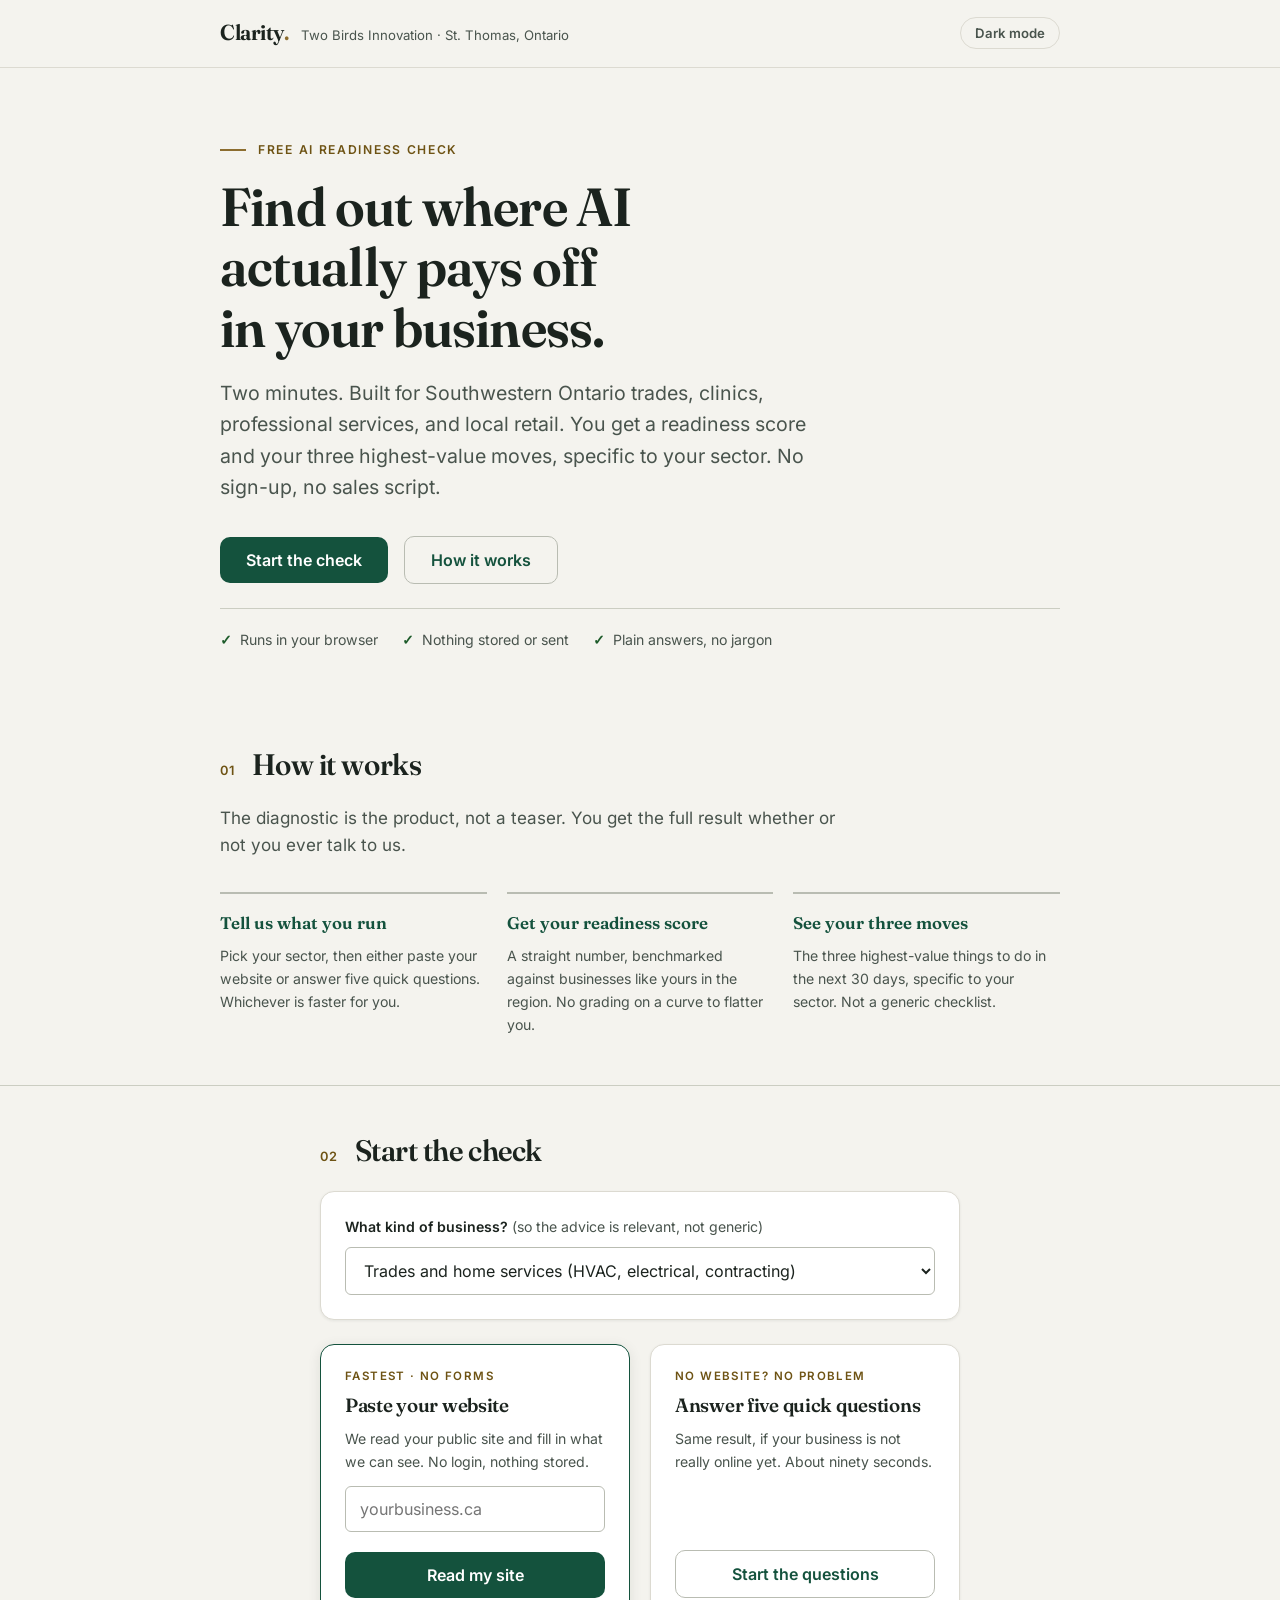
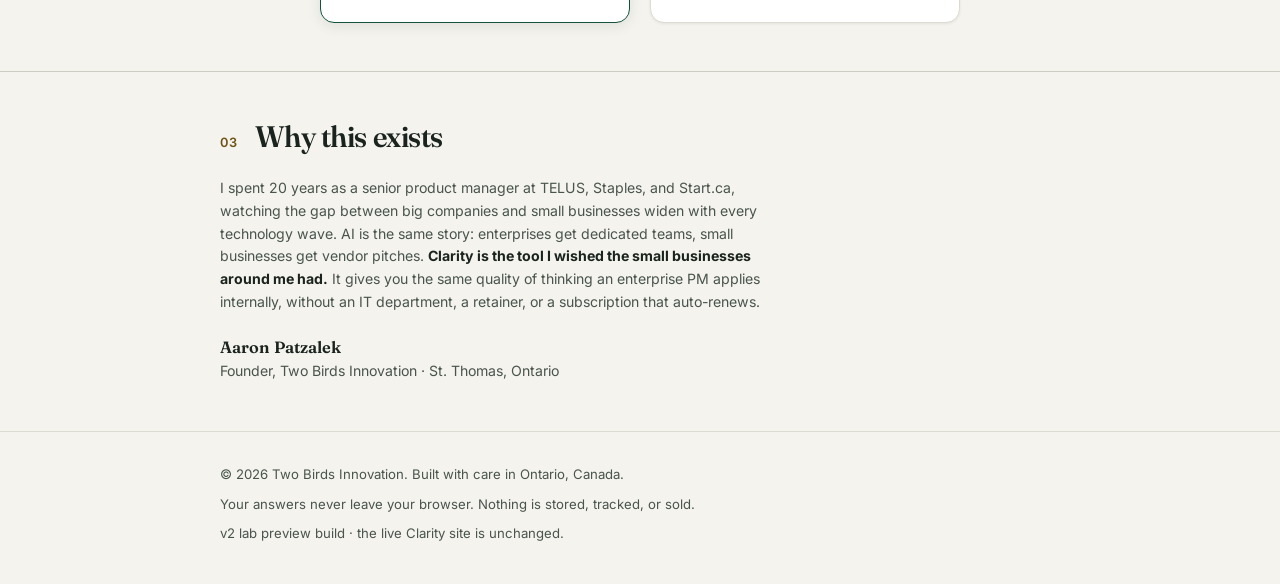
==== v2-lab/index.html @ 1db62739 "feat(clarity-v2): Fable rebuild -- Fraunces+Inter editorial type, pine-green-on-paper confident-mode" ====
<!DOCTYPE html>
<html lang="en-CA">
<head>
  <meta charset="utf-8">
  <meta name="viewport" content="width=device-width, initial-scale=1.0">
  <meta name="robots" content="noindex,nofollow">
  <title>Clarity: AI readiness for Ontario small business | Two Birds Innovation</title>
  <meta name="description" content="A free two-minute AI readiness check for Southwestern Ontario small businesses. Runs in your browser. Nothing stored, no sign-up.">
  <link rel="icon" href="data:image/svg+xml,%3Csvg xmlns='http://www.w3.org/2000/svg' viewBox='0 0 32 32'%3E%3Crect width='32' height='32' rx='7' fill='%2314523D'/%3E%3Ctext x='16' y='23' font-family='Georgia,serif' font-size='20' font-weight='700' fill='%23F4F3EE' text-anchor='middle'%3EC%3C/text%3E%3C/svg%3E">
  <script>
    /* Set theme before first paint to avoid a flash */
    (function () {
      try {
        var t = localStorage.getItem("clarity-v2-theme");
        if (t === "dark" || (!t && window.matchMedia("(prefers-color-scheme: dark)").matches)) {
          document.documentElement.setAttribute("data-theme", "dark");
        }
      } catch (e) {}
    }());
  </script>
  <link rel="stylesheet" href="css/tokens.css">
  <link rel="stylesheet" href="css/core.css">
</head>
<body>
  <a href="#main" class="skip-link">Skip to main content</a>

  <header class="site-header">
    <div class="bar">
      <a class="wordmark" href="index.html">Clarity<span class="dot">.</span></a>
      <span class="byline">Two Birds Innovation · St. Thomas, Ontario</span>
      <span class="header-spacer"></span>
      <button type="button" class="theme-toggle" id="themeToggle" aria-pressed="false">Dark mode</button>
    </div>
  </header>

  <main id="main">

    <!-- ── Hero ─────────────────────────────────────────────── -->
    <section class="hero">
      <div class="shell">
        <p class="eyebrow">Free AI readiness check</p>
        <h1>Find out where AI actually pays off in your business.</h1>
        <p class="lead">Two minutes. Built for Southwestern Ontario trades, clinics, professional services, and local retail. You get a readiness score and your three highest-value moves, specific to your sector. No sign-up, no sales script.</p>
        <div class="hero-cta">
          <a class="btn btn-primary" href="#diagnostic">Start the check</a>
          <a class="btn btn-ghost" href="#how">How it works</a>
        </div>
        <div class="hero-facts">
          <span><span class="tick">✓</span> Runs in your browser</span>
          <span><span class="tick">✓</span> Nothing stored or sent</span>
          <span><span class="tick">✓</span> Plain answers, no jargon</span>
        </div>
      </div>
    </section>

    <!-- ── How it works ─────────────────────────────────────── -->
    <section class="section" id="how">
      <div class="shell">
        <div class="section-head">
          <span class="section-num">01</span>
          <h2>How it works</h2>
        </div>
        <p class="section-sub">The diagnostic is the product, not a teaser. You get the full result whether or not you ever talk to us.</p>
        <div class="steps">
          <div class="step">
            <span class="k">Tell us what you run</span>
            <p>Pick your sector, then either paste your website or answer five quick questions. Whichever is faster for you.</p>
          </div>
          <div class="step">
            <span class="k">Get your readiness score</span>
            <p>A straight number, benchmarked against businesses like yours in the region. No grading on a curve to flatter you.</p>
          </div>
          <div class="step">
            <span class="k">See your three moves</span>
            <p>The three highest-value things to do in the next 30 days, specific to your sector. Not a generic checklist.</p>
          </div>
        </div>
      </div>
    </section>

    <!-- ── Diagnostic ───────────────────────────────────────── -->
    <section class="section" id="diagnostic">
      <div class="shell narrow">

        <!-- Entry -->
        <div id="panel-entry">
          <div class="section-head">
            <span class="section-num">02</span>
            <h2>Start the check</h2>
          </div>
          <div class="card">
            <label for="sector">What kind of business? <span class="hint">(so the advice is relevant, not generic)</span></label>
            <select id="sector">
              <option value="trades">Trades and home services (HVAC, electrical, contracting)</option>
              <option value="clinic">Clinic or health practice (dental, physio, vet)</option>
              <option value="prof">Professional services (accounting, legal, insurance)</option>
              <option value="retail">Local retail or hospitality</option>
            </select>
          </div>
          <div class="doors">
            <div class="door lead-door">
              <span class="tag">Fastest · no forms</span>
              <h3>Paste your website</h3>
              <p>We read your public site and fill in what we can see. No login, nothing stored.</p>
              <label for="siteUrl" class="visually-hidden" style="position:absolute;left:-9999px;">Your website address</label>
              <input type="url" id="siteUrl" placeholder="yourbusiness.ca" autocomplete="url">
              <button type="button" class="btn btn-primary btn-block" id="goA">Read my site</button>
            </div>
            <div class="door">
              <span class="tag">No website? No problem</span>
              <h3>Answer five quick questions</h3>
              <p>Same result, if your business is not really online yet. About ninety seconds.</p>
              <button type="button" class="btn btn-ghost btn-block" id="goB">Start the questions</button>
            </div>
          </div>
        </div>

        <!-- Site read -->
        <div id="panel-read" class="hidden">
          <div class="card">
            <h2 id="readTitle" style="font-size:1.35rem;margin-bottom:var(--s4);">Reading your site…</h2>
            <div id="signals"></div>
            <p class="fine" id="readNote" style="margin-top:var(--s4);"></p>
            <button type="button" class="btn btn-primary" id="toReport" style="margin-top:var(--s5);" disabled>See my readiness and next moves</button>
          </div>
        </div>

        <!-- Questions -->
        <div id="panel-questions" class="hidden">
          <div class="card">
            <div class="flow-progress">
              <div class="track"><div class="fill" id="qFill" style="width:0%"></div></div>
              <span class="count" id="qCount" aria-live="polite">Question 1 of 5</span>
            </div>
            <h2 class="q-title" id="qTitle" tabindex="-1">Question</h2>
            <div class="choices" id="choices"></div>
            <div class="flow-nav">
              <button type="button" class="link-btn hidden" id="qBack">Back</button>
              <button type="button" class="link-btn" id="qRestart">Start over</button>
            </div>
          </div>
        </div>

        <!-- Report -->
        <div id="panel-report" class="hidden">
          <div class="report" aria-live="polite">
            <div class="report-masthead">
              <h2>Your AI readiness report</h2>
              <span class="meta"><span id="repSector">Sector</span> · <span id="repDate"></span> · Prepared by Two Birds Innovation</span>
            </div>
            <div class="report-body">

              <div class="report-block">
                <p class="label">Readiness</p>
                <p class="readiness-line"><span class="score-val" id="scoreVal">0</span> out of 100 · <span id="scoreBand">Building</span></p>
                <p class="readiness-context" id="scoreContext"></p>
                <div class="band">
                  <div class="rail">
                    <span class="seg seg1"></span><span class="seg seg2"></span><span class="seg seg3"></span>
                    <span class="marker" id="bandMarker" style="left:0"></span>
                  </div>
                  <div class="legends">
                    <span>Getting started</span><span>Building</span><span>Ready to scale</span>
                  </div>
                </div>
              </div>

              <div class="report-block">
                <p class="label">Your three highest-value moves · next 30 days</p>
                <p class="fine hidden" id="drainNote" style="margin-bottom:var(--s4);"></p>
                <div class="moves" id="moves"></div>
              </div>

              <div class="report-block">
                <div class="monthone">
                  <h3>What month one would look like</h3>
                  <p>Most tools give you a score and leave. Here is what an embedded advisor would actually build with you in the first month. Real working pieces, not a slide deck:</p>
                  <ul id="monthOneList"></ul>
                </div>
              </div>

              <div class="report-block">
                <p class="label">Next step</p>
                <div class="next-step">
                  <a class="btn btn-primary" href="https://calendly.com/twobirdsinnovation/30min" target="_blank" rel="noopener">Book a free 20-minute review</a>
                  <button type="button" class="btn btn-ghost" id="runAgain">Run it again</button>
                  <p class="fine">No obligation and no pitch. The diagnostic is free either way. A call is only worth it if the moves above look like your business.</p>
                </div>
              </div>

            </div>
          </div>
        </div>

      </div>
    </section>

    <!-- ── Why this exists ──────────────────────────────────── -->
    <section class="section" id="why">
      <div class="shell">
        <div class="section-head">
          <span class="section-num">03</span>
          <h2>Why this exists</h2>
        </div>
        <p class="trust">I spent 20 years as a senior product manager at TELUS, Staples, and Start.ca, watching the gap between big companies and small businesses widen with every technology wave. AI is the same story: enterprises get dedicated teams, small businesses get vendor pitches. <b>Clarity is the tool I wished the small businesses around me had.</b> It gives you the same quality of thinking an enterprise PM applies internally, without an IT department, a retainer, or a subscription that auto-renews.</p>
        <div class="sig-block">
          <strong>Aaron Patzalek</strong><br>
          Founder, Two Birds Innovation · St. Thomas, Ontario
        </div>
      </div>
    </section>

  </main>

  <footer class="site-footer">
    <div class="shell">
      <p>&copy; 2026 Two Birds Innovation. Built with care in Ontario, Canada.</p>
      <p>Your answers never leave your browser. Nothing is stored, tracked, or sold.</p>
      <p>v2 lab preview build · the live Clarity site is unchanged.</p>
    </div>
  </footer>

  <script src="js/clarity-v2.js" defer></script>
</body>
</html>
---- v2-lab/css/tokens.css ----
/* ============================================================================
   Clarity v2 Design Tokens  ·  Fable pass (2026-07-03)
   ----------------------------------------------------------------------------
   Confident-modern identity for an Ontario SMB business diagnostic.
   Grounded in PRODUCT.md: honest advisor, plain Canadian English, the report
   is the product. Distinct from DCC (warm-gentle serif body) on purpose.

   Type pairing (self-hosted, SIL OFL, variable):
     Headings  Fraunces      editorial display serif, sharp and credible
     Body/UI   Inter         crisp modern sans, superb at small sizes

   Palette: deep pine green on warm paper, bronze used sparingly.
   Evolves Clarity v1's olive/cream family; kills the generic grey-on-cream.

   --------------------------------------------------------------------------
   VERIFIED WCAG CONTRAST (computed 2026-07-03, all >= 4.5:1)
   --------------------------------------------------------------------------
   LIGHT
     ink        #1B231E on paper #F4F3EE   14.5:1  AAA
     ink        #1B231E on white           16.1:1  AAA
     secondary  #49544D on paper            7.1:1  AAA
     primary    #14523D on white            9.1:1  AAA
     primary    #14523D on paper            8.2:1  AAA
     white on primary #14523D               9.1:1  AAA   (buttons)
     bronze-deep #6E5314 on tint #F3EBD9    6.1:1  AA+
     error      #A5301F on white            6.9:1  AA+
     error      #A5301F on #FBEAE7          5.9:1  AA+
     success-deep #1D5B2A on #E7F3E9        7.1:1  AAA
     primary on tint #E4EFE9                7.7:1  AAA
   DARK
     text       #E9EFEA on bg #121A16      15.2:1  AAA
     text       #E9EFEA on surface #1B2721 13.3:1  AAA
     secondary  #A7B8AE on surface          7.4:1  AAA
     link/primary #7FCDA9 on bg             9.5:1  AAA
     white on button #14523D                9.1:1  AAA
     bronze     #E3C27C on #2E2410          8.9:1  AAA
     error      #F2A79B on bg               9.1:1  AAA
     success    #9ED8A8 on #14301C          8.7:1  AAA
   ========================================================================== */

/* --- Self-hosted variable fonts (SIL OFL 1.1) ----------------------------- */
@font-face {
  font-family: 'Fraunces';
  src: url('../fonts/fraunces/fraunces-var-latin.woff2') format('woff2');
  font-weight: 400 700;
  font-style: normal;
  font-display: swap;
}
@font-face {
  font-family: 'Inter';
  src: url('../fonts/inter/inter-var-latin.woff2') format('woff2');
  font-weight: 400 700;
  font-style: normal;
  font-display: swap;
}
@font-face {
  font-family: 'Inter';
  src: url('../fonts/inter/inter-italic-400-latin.woff2') format('woff2');
  font-weight: 400;
  font-style: italic;
  font-display: swap;
}

:root {
  color-scheme: light;

  /* Surfaces */
  --bg:               #F4F3EE;  /* warm paper */
  --surface:          #FFFFFF;
  --surface-tint:     #E4EFE9;  /* pine-tinted fill */
  --surface-bronze:   #F3EBD9;  /* bronze-tinted fill */

  /* Brand */
  --primary:          #14523D;  /* deep pine */
  --primary-hover:    #0E3E2E;
  --primary-contrast: #FFFFFF;
  --bronze:           #8C6D2F;  /* decorative rules, marks. Never small text on light. */
  --bronze-deep:      #6E5314;  /* bronze TEXT on light fills, 6.1:1 on tint */

  /* Text */
  --ink:              #1B231E;
  --ink-soft:         #49544D;  /* meta and captions, 7.1:1 on paper */
  --link:             #14523D;
  --link-hover:       #0E3E2E;

  /* Structure */
  --border:           #DCDAD1;
  --border-strong:    #B9BCB2;
  --rule:             #CBCDC2;

  /* State */
  --success-deep:     #1D5B2A;
  --success-light:    #E7F3E9;
  --error:            #A5301F;
  --error-light:      #FBEAE7;

  /* Type */
  --font-display: 'Fraunces', Georgia, 'Times New Roman', serif;
  --font-body:    'Inter', 'Segoe UI', 'Helvetica Neue', Arial, sans-serif;

  --fs-base: 17px;
  --fs-sm:   0.882rem;   /* 15px */
  --fs-caption: 0.824rem;/* 14px */
  --fs-h1: clamp(2.1rem, 4.4vw + 1rem, 3.35rem);
  --fs-h2: clamp(1.5rem, 1.6vw + 1rem, 1.85rem);
  --fs-h3: 1.2rem;
  --fs-lead: clamp(1.06rem, 0.5vw + 0.95rem, 1.22rem);

  --lh-tight: 1.12;
  --lh-body:  1.62;

  /* Spacing (4px base) */
  --s1: 4px;  --s2: 8px;  --s3: 12px; --s4: 16px;
  --s5: 20px; --s6: 24px; --s8: 32px; --s10: 40px;
  --s12: 48px; --s16: 64px; --s20: 80px;

  /* Radii */
  --r-sm: 6px;
  --r-md: 10px;
  --r-lg: 14px;

  /* Shadows */
  --shadow-sm: 0 1px 3px rgba(20, 30, 25, 0.07);
  --shadow-md: 0 3px 14px rgba(20, 30, 25, 0.09);

  /* Motion */
  --ease: cubic-bezier(0.22, 0.61, 0.36, 1);
  --dur-1: 130ms;
  --dur-2: 220ms;
  --dur-3: 420ms;

  /* Focus (visible on paper, white, and pine) */
  --focus-ring: 3px solid #6E5314;
  --focus-offset: 2px;

  /* Layout */
  --content-max: 880px;
  --narrow-max: 680px;
  --tap-min: 44px;
}

html[data-theme="dark"] {
  color-scheme: dark;

  --bg:               #121A16;
  --surface:          #1B2721;
  --surface-tint:     #1E3229;
  --surface-bronze:   #2E2410;

  --primary:          #7FCDA9;   /* headings and links on dark */
  --primary-hover:    #A2DDC2;
  --primary-contrast: #121A16;
  --bronze:           #E3C27C;
  --bronze-deep:      #E3C27C;

  --ink:              #E9EFEA;
  --ink-soft:         #A7B8AE;
  --link:             #7FCDA9;
  --link-hover:       #A2DDC2;

  --border:           #31413A;
  --border-strong:    #48594F;
  --rule:             #31413A;

  --success-deep:     #9ED8A8;
  --success-light:    #14301C;
  --error:            #F2A79B;
  --error-light:      #3A1B14;

  --shadow-sm: 0 1px 3px rgba(0, 0, 0, 0.4);
  --shadow-md: 0 3px 14px rgba(0, 0, 0, 0.5);

  --focus-ring: 3px solid #E3C27C;
}

/* Solid button is theme-independent: white on pine is 9.1:1 on any page. */
:root, html[data-theme="dark"] {
  --btn-bg:    #14523D;
  --btn-text:  #FFFFFF;
  --btn-hover: #0E3E2E;
}

@media (prefers-reduced-motion: reduce) {
  :root { --dur-1: 0ms; --dur-2: 0ms; --dur-3: 0ms; }
}
---- v2-lab/css/core.css ----
/* ============================================================================
   Clarity v2 core styles  ·  builds on css/tokens.css
   ========================================================================== */

*, *::before, *::after { box-sizing: border-box; margin: 0; padding: 0; }

html { scroll-behavior: smooth; }
@media (prefers-reduced-motion: reduce) { html { scroll-behavior: auto; } }

body {
  font-family: var(--font-body);
  font-size: var(--fs-base);
  line-height: var(--lh-body);
  background: var(--bg);
  color: var(--ink);
  -webkit-font-smoothing: antialiased;
  text-rendering: optimizeLegibility;
  min-height: 100vh;
  display: flex;
  flex-direction: column;
}

::selection { background: var(--primary); color: var(--primary-contrast); }

a { color: var(--link); text-decoration-thickness: 1px; text-underline-offset: 3px; }
a:hover { color: var(--link-hover); }

:is(a, button, input, select, textarea, summary):focus-visible {
  outline: var(--focus-ring);
  outline-offset: var(--focus-offset);
  border-radius: var(--r-sm);
}

h1, h2, h3 {
  font-family: var(--font-display);
  color: var(--ink);
  line-height: var(--lh-tight);
  letter-spacing: -0.015em;
  font-variation-settings: 'opsz' 72;
  text-wrap: balance;
}
h1 { font-size: var(--fs-h1); font-weight: 620; }
h2 { font-size: var(--fs-h2); font-weight: 600; }
h3 { font-size: var(--fs-h3); font-weight: 600; font-variation-settings: 'opsz' 40; }

.skip-link {
  position: absolute; top: -100%; left: var(--s4);
  background: var(--btn-bg); color: var(--btn-text);
  padding: var(--s2) var(--s4); border-radius: 0 0 var(--r-sm) var(--r-sm);
  z-index: 100; font-size: var(--fs-sm); text-decoration: none;
}
.skip-link:focus { top: 0; }

/* --- Header ---------------------------------------------------------------- */
.site-header {
  border-bottom: 1px solid var(--border);
  background: var(--bg);
}
.site-header .bar {
  max-width: var(--content-max); margin: 0 auto;
  padding: var(--s4) var(--s5);
  display: flex; align-items: baseline; gap: var(--s3);
}
.wordmark {
  font-family: var(--font-display);
  font-weight: 640; font-size: 1.35rem; letter-spacing: -0.02em;
  color: var(--ink); text-decoration: none;
  font-variation-settings: 'opsz' 72;
}
.wordmark .dot { color: var(--bronze); }
.byline { font-size: var(--fs-caption); color: var(--ink-soft); }
.header-spacer { flex: 1; }
.theme-toggle {
  font: 600 var(--fs-caption) var(--font-body);
  color: var(--ink-soft); background: none;
  border: 1px solid var(--border); border-radius: 999px;
  padding: 5px 14px; cursor: pointer; align-self: center;
  min-height: 32px;
  transition: color var(--dur-1) var(--ease), border-color var(--dur-1) var(--ease);
}
.theme-toggle:hover { color: var(--ink); border-color: var(--border-strong); }

/* --- Layout ------------------------------------------------------------------ */
main { flex: 1; width: 100%; }
.shell { max-width: var(--content-max); margin: 0 auto; padding: 0 var(--s5); }
.narrow { max-width: var(--narrow-max); margin: 0 auto; }

/* --- Hero ---------------------------------------------------------------------- */
.hero { padding: var(--s16) 0 var(--s12); }
.eyebrow {
  font: 600 0.76rem var(--font-body);
  letter-spacing: 0.14em; text-transform: uppercase;
  color: var(--bronze-deep);
  display: inline-flex; align-items: center; gap: var(--s3);
  margin-bottom: var(--s5);
}
.eyebrow::before { content: ""; width: 26px; height: 2px; background: var(--bronze); }
.hero h1 { max-width: 15ch; }
.hero .lead {
  font-size: var(--fs-lead); color: var(--ink-soft);
  max-width: 52ch; margin-top: var(--s5);
}
.hero-facts {
  display: flex; flex-wrap: wrap; gap: var(--s2) var(--s6);
  margin-top: var(--s6); padding-top: var(--s5);
  border-top: 1px solid var(--rule);
  font-size: var(--fs-sm); color: var(--ink-soft);
}
.hero-facts span { display: inline-flex; align-items: center; gap: var(--s2); }
.hero-facts .tick { color: var(--success-deep); font-weight: 700; }
.hero-cta { margin-top: var(--s8); display: flex; flex-wrap: wrap; gap: var(--s4); align-items: center; }

/* --- Buttons ---------------------------------------------------------------------- */
.btn {
  display: inline-flex; align-items: center; justify-content: center; gap: var(--s2);
  font: 600 1rem var(--font-body);
  padding: 13px 26px; border: none; border-radius: var(--r-md);
  min-height: var(--tap-min); cursor: pointer; text-decoration: none;
  transition: background var(--dur-1) var(--ease), transform var(--dur-1) var(--ease),
              border-color var(--dur-1) var(--ease), color var(--dur-1) var(--ease);
}
.btn:active { transform: scale(0.985); }
.btn-primary { background: var(--btn-bg); color: var(--btn-text); }
.btn-primary:hover { background: var(--btn-hover); color: var(--btn-text); }
.btn-ghost {
  background: transparent; color: var(--link);
  border: 1.5px solid var(--border-strong);
}
.btn-ghost:hover { border-color: var(--link); color: var(--link-hover); }
.btn:disabled { opacity: 0.5; cursor: default; transform: none; }
.btn-block { width: 100%; }

/* --- Section scaffolding ------------------------------------------------------------- */
.section { padding: var(--s12) 0; }
.section + .section { border-top: 1px solid var(--rule); }
.section-head { display: flex; align-items: baseline; gap: var(--s4); margin-bottom: var(--s6); }
.section-num {
  font: 600 0.8rem var(--font-body); letter-spacing: 0.1em;
  color: var(--bronze-deep);
}
.section-sub { color: var(--ink-soft); max-width: 58ch; margin-top: var(--s2); }

/* --- How it works ------------------------------------------------------------------ */
.steps { display: grid; grid-template-columns: repeat(3, 1fr); gap: var(--s5); margin-top: var(--s8); }
.step {
  border-top: 2px solid var(--border-strong);
  padding-top: var(--s4);
}
.step .k {
  font-family: var(--font-display); font-weight: 620; font-size: 1.05rem;
  color: var(--primary); display: block; margin-bottom: var(--s2);
}
.step p { font-size: var(--fs-sm); color: var(--ink-soft); }

/* --- Cards + forms ------------------------------------------------------------------- */
.card {
  background: var(--surface);
  border: 1px solid var(--border);
  border-radius: var(--r-lg);
  padding: var(--s6);
  box-shadow: var(--shadow-sm);
}

label { display: block; font-weight: 600; font-size: var(--fs-sm); margin-bottom: var(--s2); }
.hint { font-weight: 400; color: var(--ink-soft); }

input[type="url"], input[type="text"], select {
  width: 100%; padding: 12px 14px;
  font: 400 1rem var(--font-body); color: var(--ink);
  background: var(--surface);
  border: 1px solid var(--border-strong); border-radius: var(--r-sm);
  min-height: var(--tap-min);
  transition: border-color var(--dur-1) var(--ease);
}
input:focus, select:focus { border-color: var(--primary); }

/* --- Two doors -------------------------------------------------------------------------- */
.doors { display: grid; grid-template-columns: 1fr 1fr; gap: var(--s5); margin-top: var(--s6); }
.door {
  background: var(--surface);
  border: 1px solid var(--border);
  border-radius: var(--r-lg);
  padding: var(--s6);
  box-shadow: var(--shadow-sm);
  display: flex; flex-direction: column; gap: var(--s3);
}
.door.lead-door { border-color: var(--primary); box-shadow: var(--shadow-md); }
.door .tag {
  font: 600 0.72rem var(--font-body); letter-spacing: 0.12em; text-transform: uppercase;
  color: var(--bronze-deep);
}
.door h3 { margin: 0; }
.door p { font-size: var(--fs-sm); color: var(--ink-soft); flex: 1; }
.door .btn { margin-top: var(--s2); }

/* --- Diagnostic flow ----------------------------------------------------------------------- */
.hidden { display: none !important; }

.flow-progress {
  display: flex; align-items: center; gap: var(--s4); margin-bottom: var(--s6);
}
.flow-progress .track {
  flex: 1; height: 4px; background: var(--border); border-radius: 2px; overflow: hidden;
}
.flow-progress .fill {
  height: 100%; background: var(--primary); border-radius: 2px;
  transition: width var(--dur-3) var(--ease);
}
.flow-progress .count { font-size: var(--fs-caption); color: var(--ink-soft); white-space: nowrap; }

.q-title { margin-bottom: var(--s5); }
.choices { display: grid; gap: var(--s3); }
.choice {
  display: flex; align-items: flex-start; gap: var(--s3);
  background: var(--surface);
  border: 1.5px solid var(--border); border-radius: var(--r-md);
  padding: var(--s4) var(--s5);
  font: 400 1rem var(--font-body); color: var(--ink);
  text-align: left; cursor: pointer; width: 100%;
  min-height: var(--tap-min);
  transition: border-color var(--dur-1) var(--ease), background var(--dur-1) var(--ease);
}
.choice:hover { border-color: var(--primary); }
.choice[aria-pressed="true"] {
  border-color: var(--primary);
  background: var(--surface-tint);
}
.choice .marker {
  flex-shrink: 0; width: 20px; height: 20px; margin-top: 2px;
  border: 2px solid var(--border-strong); border-radius: 50%;
  position: relative;
}
.choice[aria-pressed="true"] .marker { border-color: var(--primary); }
.choice[aria-pressed="true"] .marker::after {
  content: ""; position: absolute; inset: 3px;
  border-radius: 50%; background: var(--primary);
}
.flow-nav { display: flex; justify-content: space-between; align-items: center; margin-top: var(--s6); }
.link-btn {
  background: none; border: none; cursor: pointer;
  font: 500 var(--fs-sm) var(--font-body); color: var(--ink-soft);
  padding: var(--s2) 0; min-height: var(--tap-min);
}
.link-btn:hover { color: var(--ink); text-decoration: underline; }

/* --- Site-read signals -------------------------------------------------------------------------- */
.signal {
  display: flex; align-items: center; gap: var(--s3);
  padding: var(--s3) 0; border-bottom: 1px solid var(--rule);
  font-size: var(--fs-sm);
}
.signal:last-child { border-bottom: none; }
.signal .ic { width: 22px; text-align: center; font-weight: 700; }
.signal .yes { color: var(--success-deep); }
.signal .no { color: var(--ink-soft); }
.fine { font-size: var(--fs-caption); color: var(--ink-soft); }

/* --- Report -------------------------------------------------------------------------------------- */
.report {
  background: var(--surface);
  border: 1px solid var(--border);
  border-radius: var(--r-lg);
  box-shadow: var(--shadow-md);
  overflow: hidden;
}
.report-masthead {
  padding: var(--s6) var(--s8);
  border-bottom: 2px solid var(--primary);
  display: flex; align-items: baseline; justify-content: space-between; gap: var(--s4);
  flex-wrap: wrap;
}
.report-masthead h2 { font-size: 1.4rem; }
.report-masthead .meta { font-size: var(--fs-caption); color: var(--ink-soft); }
.report-body { padding: var(--s8); display: grid; gap: var(--s8); }

.report-block > .label {
  font: 600 0.74rem var(--font-body); letter-spacing: 0.13em; text-transform: uppercase;
  color: var(--bronze-deep); margin-bottom: var(--s3);
}

/* Readiness band: labelled scale with a marker. Not a hero metric. */
.readiness-line { font-family: var(--font-display); font-weight: 600; font-size: 1.45rem; letter-spacing: -0.01em; }
.readiness-line .score-val { color: var(--primary); }
.readiness-context { color: var(--ink-soft); font-size: var(--fs-sm); margin-top: var(--s2); max-width: 60ch; }
.band { margin-top: var(--s5); }
.band .rail {
  position: relative; height: 10px; border-radius: 5px;
  background: linear-gradient(to right,
    var(--border) 0 0);
  background: var(--border);
  overflow: visible;
}
.band .rail .seg { position: absolute; top: 0; bottom: 0; }
.band .rail .seg1 { left: 0; width: 40%; background: var(--surface-bronze); border-radius: 5px 0 0 5px; }
.band .rail .seg2 { left: 40%; width: 30%; background: var(--surface-tint); }
.band .rail .seg3 { left: 70%; width: 30%; background: var(--primary); opacity: 0.25; border-radius: 0 5px 5px 0; }
.band .marker {
  position: absolute; top: -5px; width: 4px; height: 20px;
  background: var(--ink); border-radius: 2px;
  transition: left var(--dur-3) var(--ease);
}
.band .legends {
  display: flex; justify-content: space-between;
  font-size: var(--fs-caption); color: var(--ink-soft); margin-top: var(--s2);
}

.moves { display: grid; gap: var(--s4); counter-reset: move; }
.move {
  display: grid; grid-template-columns: auto 1fr; gap: var(--s4);
  padding: var(--s5);
  background: var(--bg);
  border: 1px solid var(--border); border-radius: var(--r-md);
}
.move::before {
  counter-increment: move; content: counter(move, decimal-leading-zero);
  font: 600 0.95rem var(--font-display);
  color: var(--bronze-deep);
  padding-top: 2px;
}
.move b { display: block; margin-bottom: 2px; color: var(--ink); }
.move p { font-size: var(--fs-sm); color: var(--ink-soft); }

.monthone {
  background: var(--surface-tint);
  border: 1px solid var(--border);
  border-radius: var(--r-md);
  padding: var(--s6);
}
.monthone h3 { color: var(--primary); margin-bottom: var(--s3); }
.monthone p { font-size: var(--fs-sm); color: var(--ink-soft); max-width: 60ch; }
.monthone ul { margin: var(--s4) 0 0; padding-left: 22px; }
.monthone li { margin: var(--s2) 0; font-size: var(--fs-sm); }

.next-step { display: flex; flex-wrap: wrap; gap: var(--s4); align-items: center; }
.next-step .fine { flex-basis: 100%; }

/* --- Trust strip / why built --------------------------------------------------------------------- */
.trust { font-size: var(--fs-sm); color: var(--ink-soft); max-width: 62ch; }
.trust b { color: var(--ink); }
.sig-block { margin-top: var(--s5); font-size: var(--fs-sm); color: var(--ink-soft); }
.sig-block strong { color: var(--ink); font-family: var(--font-display); font-weight: 620; font-size: 1.02rem; }

/* --- Footer ------------------------------------------------------------------------------------------ */
.site-footer {
  border-top: 1px solid var(--border);
  padding: var(--s8) 0 var(--s10);
  font-size: var(--fs-caption); color: var(--ink-soft);
}
.site-footer .shell { display: grid; gap: var(--s2); }
.site-footer a { color: var(--ink-soft); }

/* --- Responsive ---------------------------------------------------------------------------------------- */
@media (max-width: 760px) {
  .steps { grid-template-columns: 1fr; gap: var(--s6); }
  .doors { grid-template-columns: 1fr; }
  .hero { padding: var(--s12) 0 var(--s10); }
  .report-body, .report-masthead { padding: var(--s5); }
  .section { padding: var(--s10) 0; }
}
@media (max-width: 560px) {
  .byline { display: none; }
}
.theme-toggle { white-space: nowrap; }
@media (max-width: 400px) {
  .shell { padding: 0 var(--s4); }
  .btn { width: 100%; }
  .hero-cta .btn { width: 100%; }
}

@media (prefers-reduced-motion: reduce) {
  * { transition-duration: 0ms !important; animation: none !important; }
}
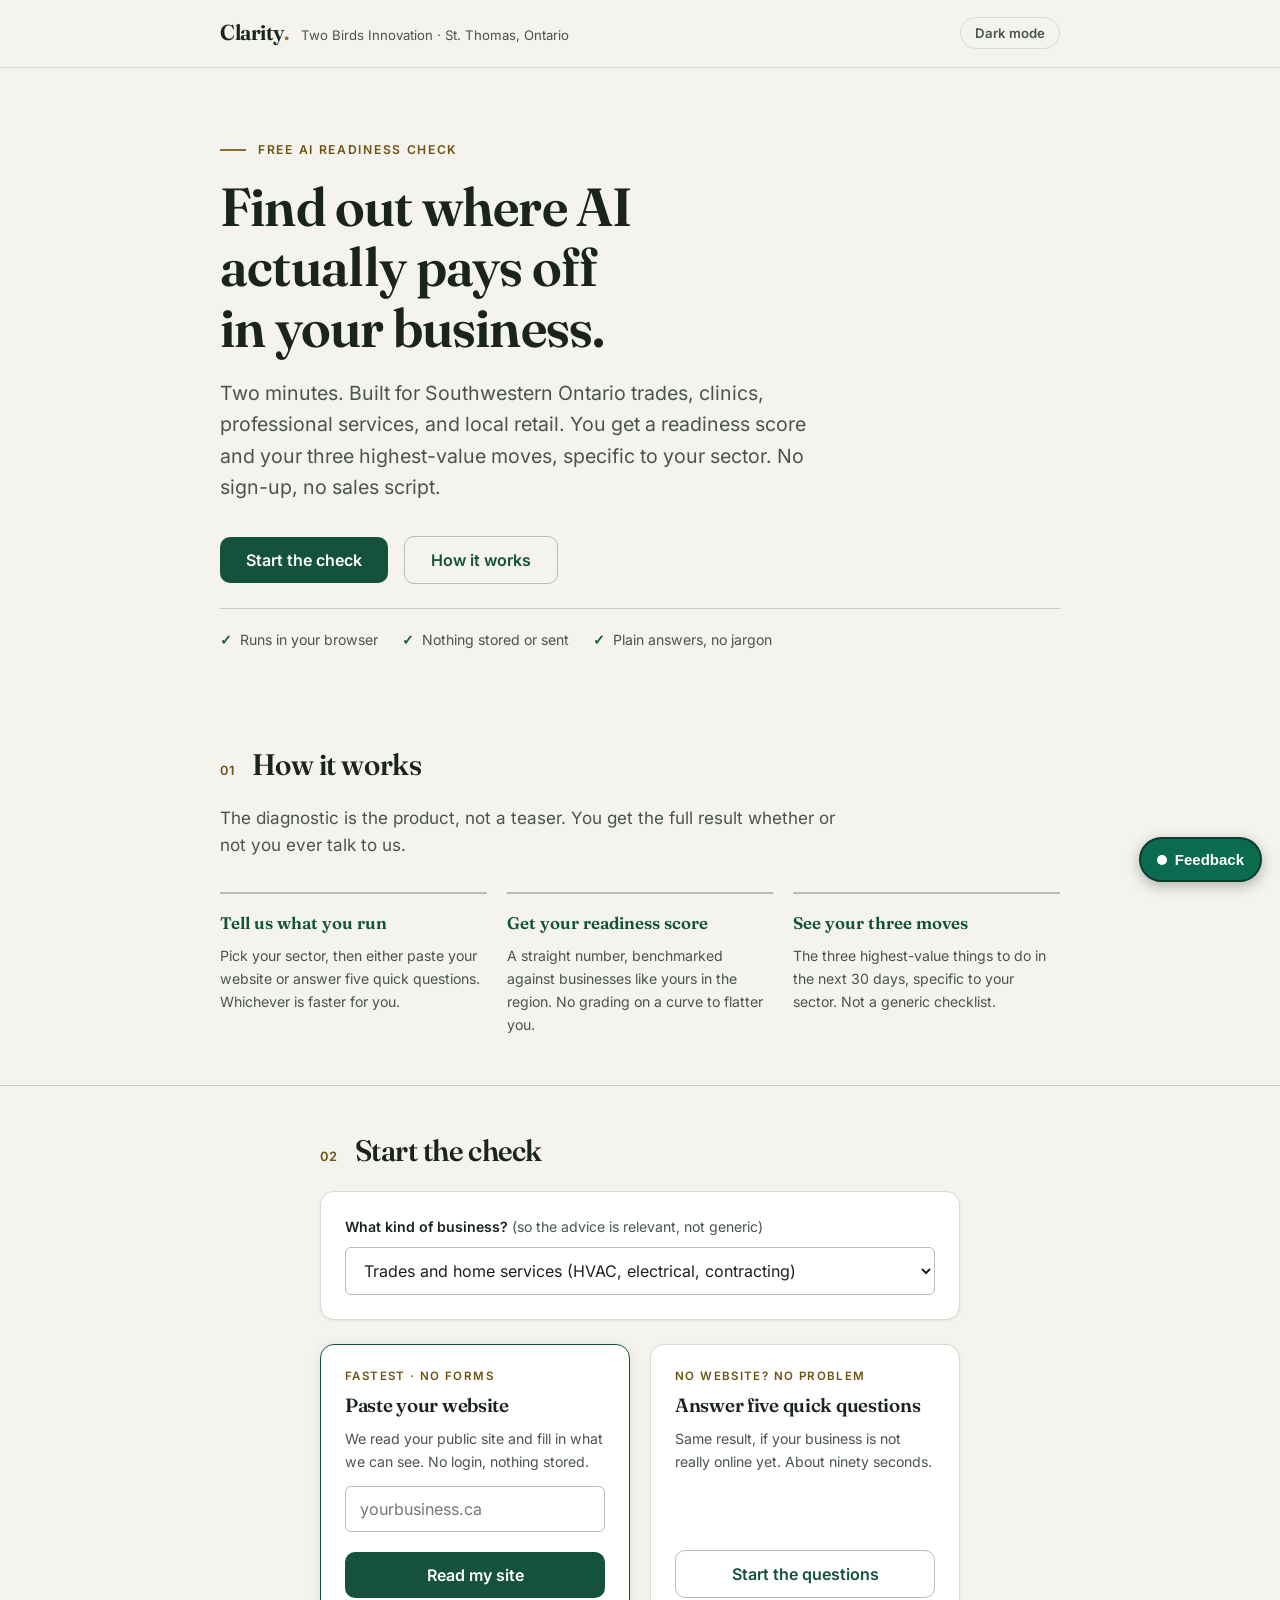
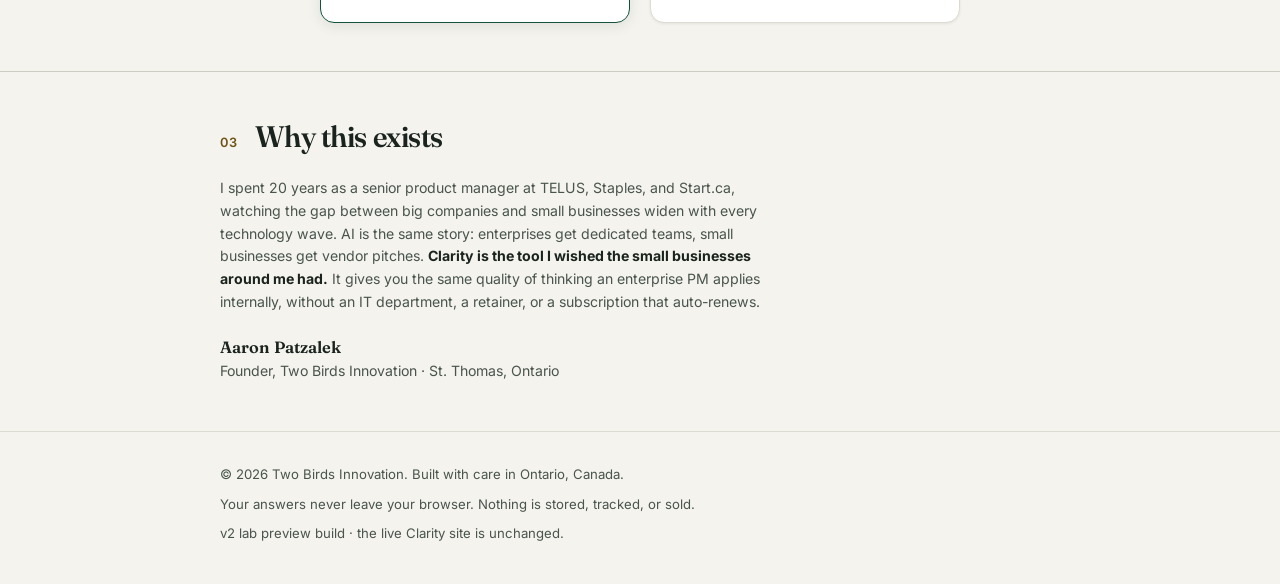
==== commit f57eee6e: "feat(clarity-v2): embed voice-feedback widget for review" ====
--- a/v2-lab/index.html
+++ b/v2-lab/index.html
@@ -221,5 +221,6 @@
   </footer>
 
   <script src="js/clarity-v2.js" defer></script>
+  <script src="feedback-widget.js" defer></script>
 </body>
 </html>
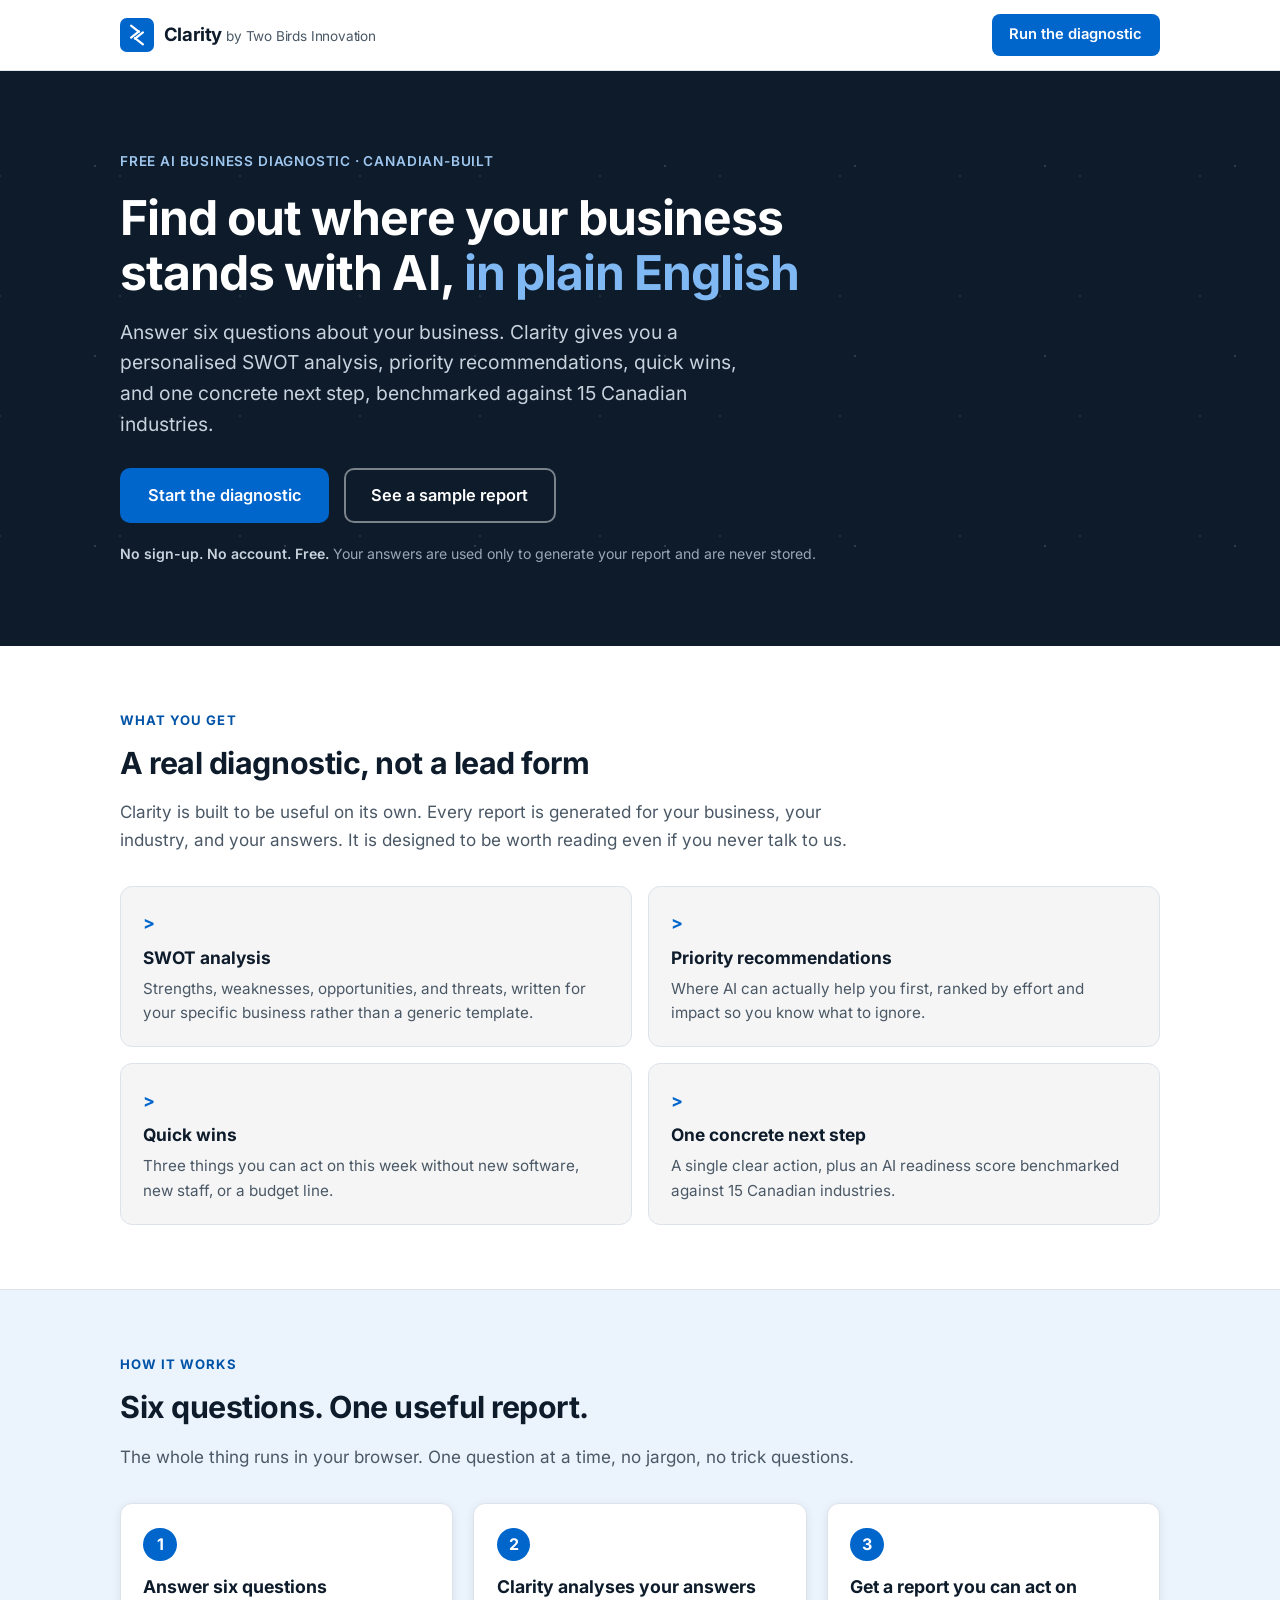
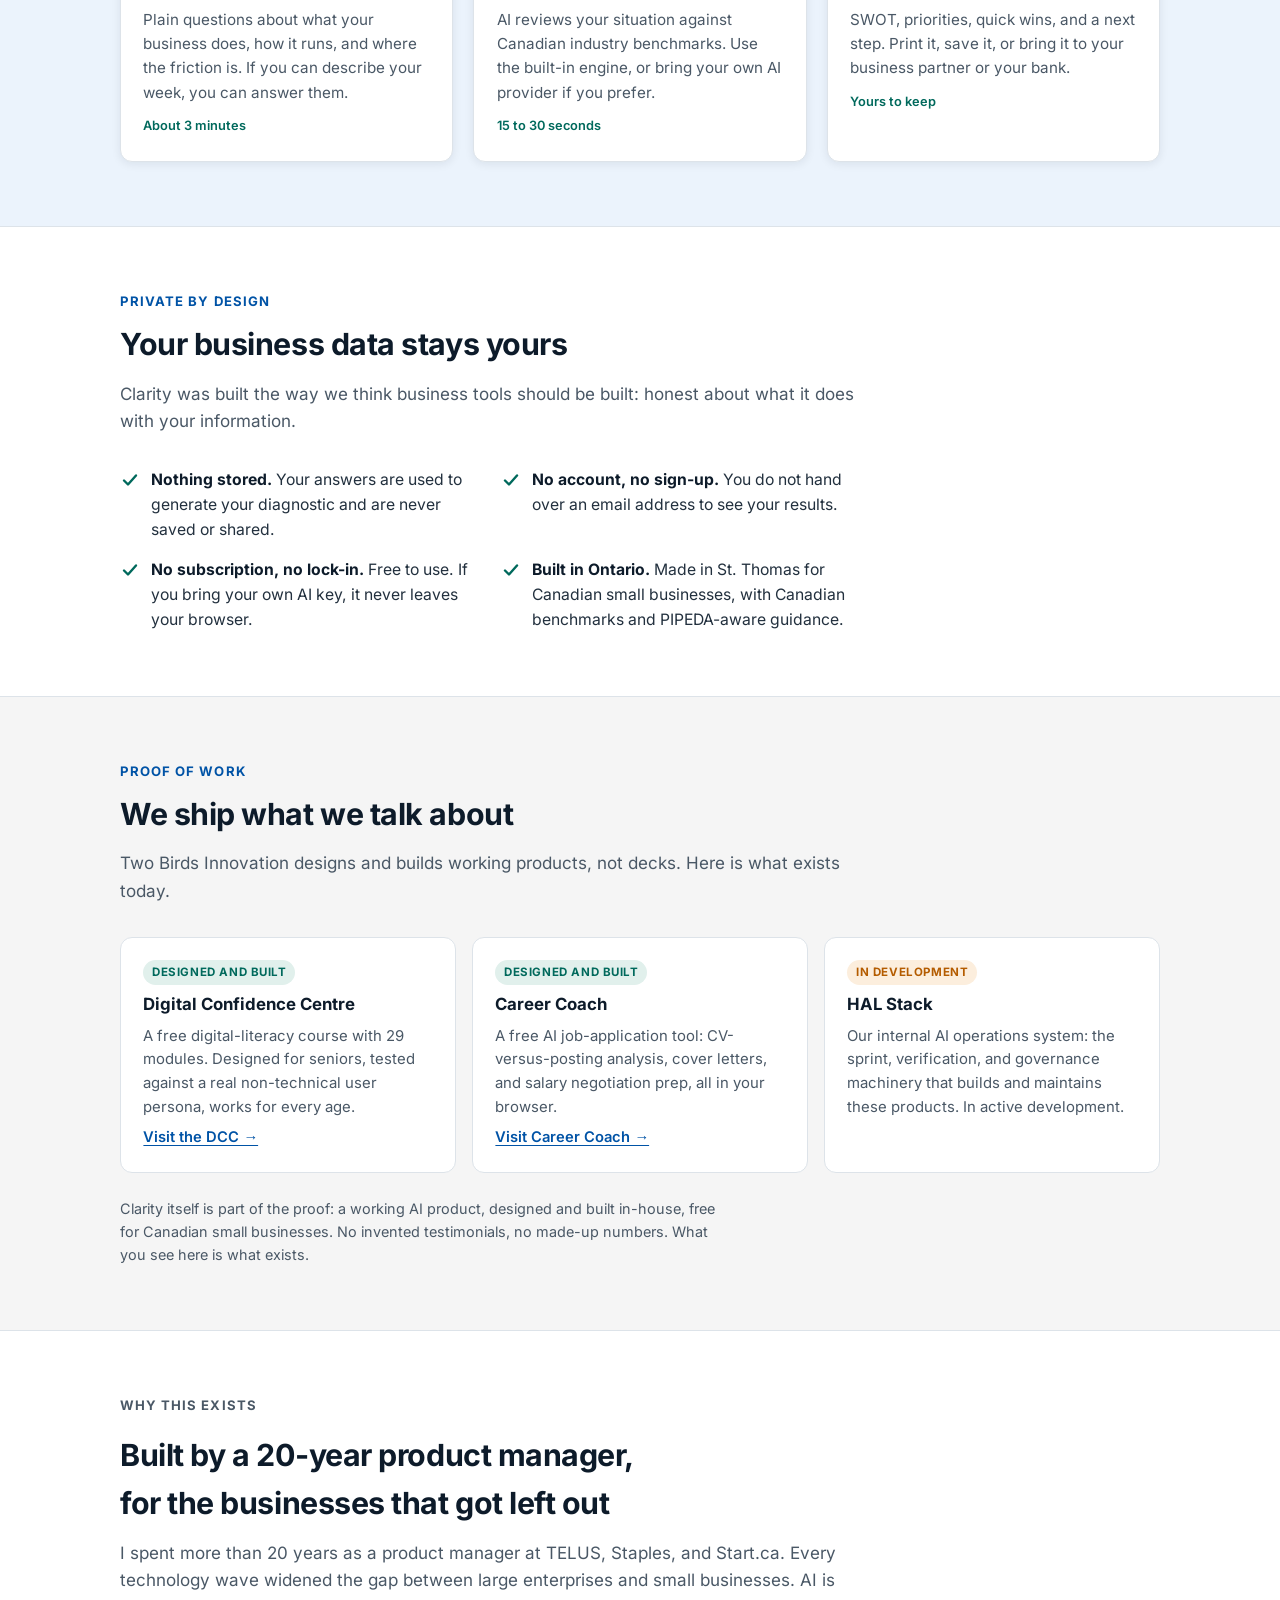
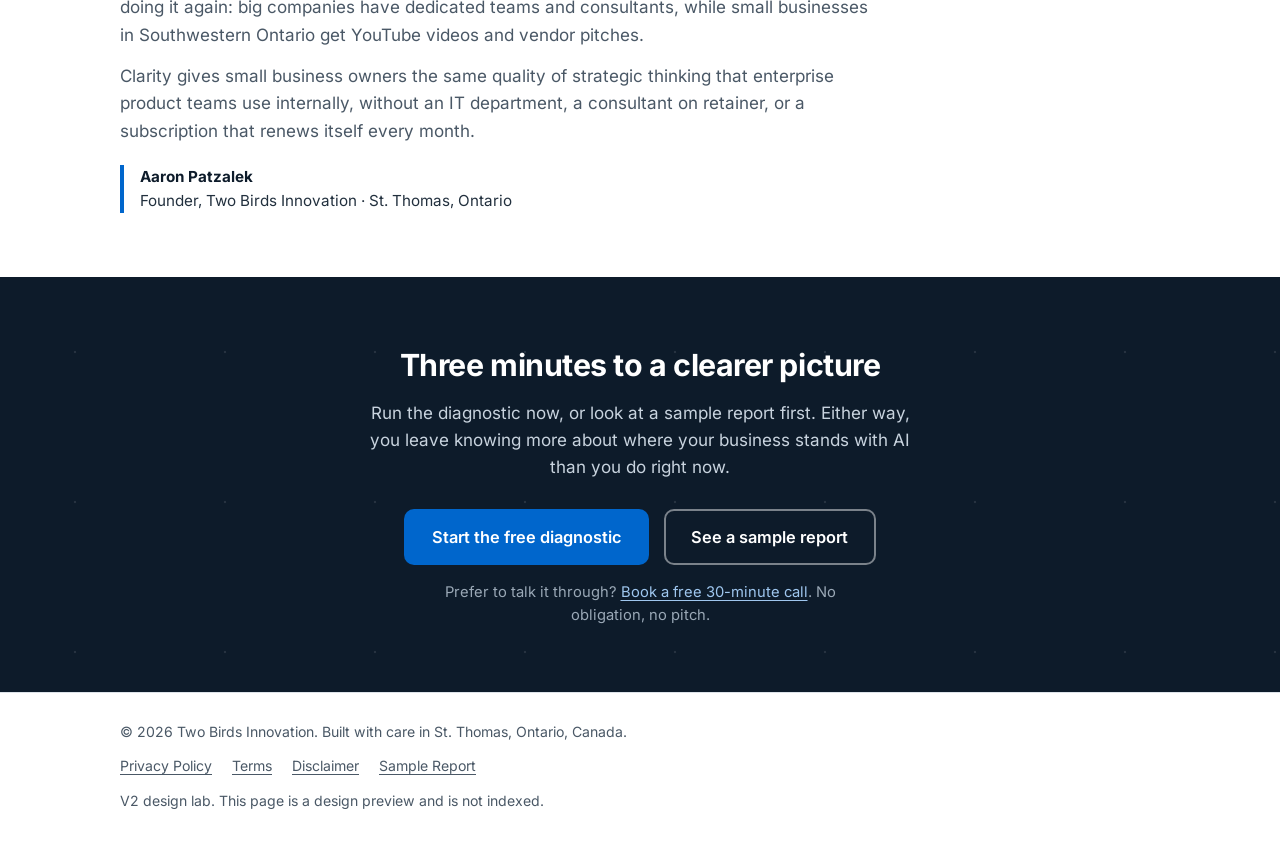
==== commit 07a74576: "design(v2-lab): Clarity landing v2 refresh (lab only, live untouched)" ====
--- a/v2-lab/index.html
+++ b/v2-lab/index.html
@@ -1,226 +1,644 @@
 <!DOCTYPE html>
 <html lang="en-CA">
 <head>
-  <meta charset="utf-8">
+  <meta charset="UTF-8">
   <meta name="viewport" content="width=device-width, initial-scale=1.0">
   <meta name="robots" content="noindex,nofollow">
-  <title>Clarity: AI readiness for Ontario small business | Two Birds Innovation</title>
-  <meta name="description" content="A free two-minute AI readiness check for Southwestern Ontario small businesses. Runs in your browser. Nothing stored, no sign-up.">
-  <link rel="icon" href="data:image/svg+xml,%3Csvg xmlns='http://www.w3.org/2000/svg' viewBox='0 0 32 32'%3E%3Crect width='32' height='32' rx='7' fill='%2314523D'/%3E%3Ctext x='16' y='23' font-family='Georgia,serif' font-size='20' font-weight='700' fill='%23F4F3EE' text-anchor='middle'%3EC%3C/text%3E%3C/svg%3E">
-  <script>
-    /* Set theme before first paint to avoid a flash */
-    (function () {
-      try {
-        var t = localStorage.getItem("clarity-v2-theme");
-        if (t === "dark" || (!t && window.matchMedia("(prefers-color-scheme: dark)").matches)) {
-          document.documentElement.setAttribute("data-theme", "dark");
-        }
-      } catch (e) {}
-    }());
-  </script>
-  <link rel="stylesheet" href="css/tokens.css">
-  <link rel="stylesheet" href="css/core.css">
+  <title>Clarity: AI Business Diagnostic | Two Birds Innovation</title>
+  <meta name="description" content="A free AI readiness diagnostic for Canadian small business. Six questions, a personalised SWOT, priority recommendations, and a concrete next step. No sign-up, nothing stored.">
+  <link rel="icon" href="data:image/svg+xml,%3Csvg xmlns='http://www.w3.org/2000/svg' viewBox='0 0 32 32'%3E%3Crect width='32' height='32' rx='6' fill='%230066CC'/%3E%3Cpath d='M11 8l7 6-7 6' stroke='%23FFFFFF' stroke-width='3' fill='none' stroke-linecap='round' stroke-linejoin='round'/%3E%3C/svg%3E">
+  <style>
+    /* Inter, self-hosted variable font, SIL OFL 1.1, no CDN (see fonts/FONTS.md) */
+    @font-face {
+      font-family: 'Inter';
+      font-style: normal;
+      font-weight: 400 700;
+      font-display: swap;
+      src: url('fonts/inter/inter-var-latin.woff2') format('woff2');
+    }
+    @font-face {
+      font-family: 'Inter';
+      font-style: italic;
+      font-weight: 400;
+      font-display: swap;
+      src: url('fonts/inter/inter-italic-400-latin.woff2') format('woff2');
+    }
+
+    *, *::before, *::after { box-sizing: border-box; margin: 0; padding: 0; }
+
+    :root {
+      /* Two Birds brand palette */
+      --tb-blue: #0066CC;
+      --tb-blue-deep: #0053A6;      /* darkened blue for small text + hover, 6.2:1 on white */
+      --navy: #0D1B2A;
+      --warm-grey: #F5F5F5;
+      --white: #FFFFFF;
+      --teal: #00695C;              /* darkened from brand #00897B for 4.5:1+ text contrast */
+      --amber: #B45C00;             /* darkened amber for accessible attention text */
+      --text: #22303E;
+      --text-soft: #4A5866;         /* 7:1 on white */
+      --line: #DDE3E9;
+      --blue-tint: #EBF3FC;
+      --radius: 12px;
+      --measure: 68ch;
+      --shadow: 0 2px 10px rgba(13, 27, 42, 0.08);
+    }
+
+    html { scroll-behavior: smooth; color-scheme: light; }
+    @media (prefers-reduced-motion: reduce) {
+      html { scroll-behavior: auto; }
+      *, *::before, *::after { animation: none !important; transition: none !important; }
+    }
+
+    body {
+      font-family: 'Inter', -apple-system, BlinkMacSystemFont, 'Segoe UI', Arial, sans-serif;
+      background: var(--white);
+      color: var(--text);
+      line-height: 1.6;
+      font-size: 1.0625rem;
+      -webkit-font-smoothing: antialiased;
+    }
+
+    a { color: var(--tb-blue-deep); text-underline-offset: 3px; }
+    a:hover { color: var(--navy); }
+    a:focus-visible, button:focus-visible {
+      outline: 3px solid var(--tb-blue);
+      outline-offset: 3px;
+      border-radius: 4px;
+    }
+
+    .skip-link {
+      position: absolute;
+      top: -100%;
+      left: 1rem;
+      background: var(--navy);
+      color: var(--white);
+      padding: 0.6rem 1.1rem;
+      border-radius: 0 0 8px 8px;
+      z-index: 100;
+      font-size: 0.9rem;
+      text-decoration: none;
+    }
+    .skip-link:focus { top: 0; }
+
+    .wrap {
+      width: 100%;
+      max-width: 1080px;
+      margin: 0 auto;
+      padding: 0 1.25rem;
+    }
+
+    /* ── Header ─────────────────────────────── */
+    .site-header {
+      border-bottom: 1px solid var(--line);
+      background: var(--white);
+    }
+    .site-header .wrap {
+      display: flex;
+      align-items: center;
+      justify-content: space-between;
+      gap: 1rem;
+      padding-top: 0.9rem;
+      padding-bottom: 0.9rem;
+      flex-wrap: wrap;
+    }
+    .brand {
+      display: inline-flex;
+      align-items: center;
+      gap: 0.6rem;
+      text-decoration: none;
+      color: var(--navy);
+      font-weight: 700;
+      font-size: 1.15rem;
+      letter-spacing: -0.01em;
+    }
+    .brand svg { display: block; }
+    .brand .by {
+      font-weight: 400;
+      font-size: 0.85rem;
+      color: var(--text-soft);
+    }
+    .header-cta {
+      display: inline-block;
+      background: var(--tb-blue);
+      color: var(--white);
+      text-decoration: none;
+      font-weight: 600;
+      font-size: 0.92rem;
+      padding: 0.55rem 1.1rem;
+      border-radius: 8px;
+    }
+    .header-cta:hover { background: var(--tb-blue-deep); color: var(--white); }
+
+    /* ── Hero ───────────────────────────────── */
+    .hero {
+      background: var(--navy);
+      color: var(--white);
+      position: relative;
+      overflow: hidden;
+      padding: 3.5rem 0 3.75rem;
+    }
+    /* cosmos texture: subtle dots, second-look detail per brand guidelines */
+    .hero::before {
+      content: "";
+      position: absolute;
+      inset: 0;
+      background-image:
+        radial-gradient(rgba(255,255,255,0.14) 1px, transparent 1.6px),
+        radial-gradient(rgba(255,255,255,0.08) 1px, transparent 1.6px);
+      background-size: 190px 190px, 120px 120px;
+      background-position: 0 0, 60px 45px;
+      pointer-events: none;
+    }
+    .hero .wrap { position: relative; }
+    .hero-kicker {
+      display: inline-flex;
+      align-items: center;
+      gap: 0.5rem;
+      font-size: 0.85rem;
+      font-weight: 600;
+      letter-spacing: 0.06em;
+      text-transform: uppercase;
+      color: #9FC7EF;
+      margin-bottom: 1.1rem;
+    }
+    .hero h1 {
+      font-size: clamp(1.9rem, 4.5vw, 3rem);
+      line-height: 1.15;
+      letter-spacing: -0.02em;
+      font-weight: 700;
+      max-width: 22ch;
+      text-wrap: balance;
+      margin-bottom: 1rem;
+    }
+    .hero h1 em {
+      font-style: normal;
+      color: #7FB8F2;
+    }
+    .hero-sub {
+      font-size: clamp(1.05rem, 2vw, 1.2rem);
+      color: #C8D3DE;
+      max-width: 54ch;
+      margin-bottom: 1.75rem;
+    }
+    .hero-actions {
+      display: flex;
+      gap: 0.9rem;
+      flex-wrap: wrap;
+      align-items: center;
+      margin-bottom: 1.25rem;
+    }
+    .btn {
+      display: inline-flex;
+      align-items: center;
+      justify-content: center;
+      gap: 0.5rem;
+      min-height: 48px;
+      padding: 0.8rem 1.6rem;
+      border-radius: 10px;
+      font-size: 1.02rem;
+      font-weight: 600;
+      text-decoration: none;
+      border: 2px solid transparent;
+      cursor: pointer;
+    }
+    .btn-primary { background: var(--tb-blue); color: var(--white); }
+    .btn-primary:hover { background: #1975D6; color: var(--white); }
+    .btn-ghost-light {
+      background: transparent;
+      color: var(--white);
+      border-color: rgba(255,255,255,0.45);
+    }
+    .btn-ghost-light:hover { border-color: var(--white); color: var(--white); }
+    .hero-fineprint {
+      font-size: 0.88rem;
+      color: #9AA8B6;
+    }
+    .hero-fineprint strong { color: #C8D3DE; font-weight: 600; }
+
+    /* ── Value: what you get ────────────────── */
+    section { padding: 3.25rem 0; }
+    .section-kicker {
+      font-size: 0.82rem;
+      font-weight: 700;
+      letter-spacing: 0.08em;
+      text-transform: uppercase;
+      color: var(--tb-blue-deep);
+      margin-bottom: 0.5rem;
+    }
+    h2 {
+      font-size: clamp(1.45rem, 3vw, 1.9rem);
+      letter-spacing: -0.015em;
+      color: var(--navy);
+      margin-bottom: 0.75rem;
+      text-wrap: balance;
+    }
+    .section-lede {
+      color: var(--text-soft);
+      max-width: var(--measure);
+      margin-bottom: 2rem;
+    }
+
+    .value-grid {
+      display: grid;
+      grid-template-columns: 1fr;
+      gap: 1rem;
+    }
+    .value-card {
+      background: var(--warm-grey);
+      border: 1px solid var(--line);
+      border-radius: var(--radius);
+      padding: 1.4rem 1.4rem 1.3rem;
+    }
+    .value-card .chev {
+      color: var(--tb-blue);
+      font-weight: 700;
+      font-size: 1.1rem;
+      margin-bottom: 0.4rem;
+      display: block;
+    }
+    .value-card h3 {
+      font-size: 1.08rem;
+      color: var(--navy);
+      margin-bottom: 0.35rem;
+    }
+    .value-card p {
+      font-size: 0.95rem;
+      color: var(--text-soft);
+    }
+
+    /* ── How it works ───────────────────────── */
+    .how {
+      background: var(--blue-tint);
+      border-top: 1px solid var(--line);
+      border-bottom: 1px solid var(--line);
+    }
+    .steps {
+      list-style: none;
+      counter-reset: step;
+      display: grid;
+      grid-template-columns: 1fr;
+      gap: 1.25rem;
+    }
+    .steps li {
+      counter-increment: step;
+      background: var(--white);
+      border: 1px solid var(--line);
+      border-radius: var(--radius);
+      padding: 1.5rem 1.4rem 1.4rem;
+      box-shadow: var(--shadow);
+      position: relative;
+    }
+    .steps li::before {
+      content: counter(step);
+      display: inline-flex;
+      align-items: center;
+      justify-content: center;
+      width: 2.1rem;
+      height: 2.1rem;
+      border-radius: 50%;
+      background: var(--tb-blue);
+      color: var(--white);
+      font-weight: 700;
+      font-size: 1rem;
+      margin-bottom: 0.75rem;
+    }
+    .steps h3 { font-size: 1.1rem; color: var(--navy); margin-bottom: 0.4rem; }
+    .steps p { font-size: 0.95rem; color: var(--text-soft); }
+    .steps .step-time {
+      display: inline-block;
+      margin-top: 0.7rem;
+      font-size: 0.8rem;
+      font-weight: 600;
+      color: var(--teal);
+    }
+
+    /* ── Trust strip ────────────────────────── */
+    .trust ul {
+      list-style: none;
+      display: grid;
+      grid-template-columns: 1fr;
+      gap: 0.9rem;
+      max-width: var(--measure);
+    }
+    .trust li {
+      display: flex;
+      gap: 0.7rem;
+      align-items: flex-start;
+      font-size: 0.98rem;
+    }
+    .trust li svg { flex-shrink: 0; margin-top: 0.2rem; }
+    .trust li strong { color: var(--navy); }
+
+    /* ── Proof ──────────────────────────────── */
+    .proof { background: var(--warm-grey); border-top: 1px solid var(--line); border-bottom: 1px solid var(--line); }
+    .proof-grid {
+      display: grid;
+      grid-template-columns: 1fr;
+      gap: 1rem;
+    }
+    .proof-card {
+      background: var(--white);
+      border: 1px solid var(--line);
+      border-radius: var(--radius);
+      padding: 1.4rem;
+      display: flex;
+      flex-direction: column;
+      gap: 0.4rem;
+    }
+    .proof-card h3 { font-size: 1.05rem; color: var(--navy); }
+    .proof-card p { font-size: 0.93rem; color: var(--text-soft); flex: 1; }
+    .proof-card a { font-size: 0.92rem; font-weight: 600; }
+    .proof-tag {
+      align-self: flex-start;
+      font-size: 0.72rem;
+      font-weight: 700;
+      letter-spacing: 0.05em;
+      text-transform: uppercase;
+      padding: 0.2rem 0.55rem;
+      border-radius: 999px;
+    }
+    .tag-live { background: #E1F0EC; color: var(--teal); }
+    .tag-dev { background: #FCEEDD; color: var(--amber); }
+    .proof-note {
+      margin-top: 1.5rem;
+      font-size: 0.9rem;
+      color: var(--text-soft);
+      max-width: var(--measure);
+    }
+
+    /* ── About ──────────────────────────────── */
+    .about-inner {
+      display: grid;
+      grid-template-columns: 1fr;
+      gap: 1.5rem;
+      max-width: var(--measure);
+    }
+    .about p { color: var(--text-soft); margin-bottom: 0.9rem; }
+    .about p:last-of-type { margin-bottom: 0; }
+    .about .sig {
+      border-left: 4px solid var(--tb-blue);
+      padding-left: 1rem;
+      font-size: 0.95rem;
+      margin-top: 1.25rem;
+    }
+    .about .sig strong { color: var(--navy); }
+
+    /* ── Final CTA ──────────────────────────── */
+    .final-cta {
+      background: var(--navy);
+      color: var(--white);
+      text-align: center;
+      position: relative;
+      overflow: hidden;
+    }
+    .final-cta::before {
+      content: "";
+      position: absolute;
+      inset: 0;
+      background-image: radial-gradient(rgba(255,255,255,0.1) 1px, transparent 1.6px);
+      background-size: 150px 150px;
+      pointer-events: none;
+    }
+    .final-cta .wrap { position: relative; }
+    .final-cta h2 { color: var(--white); margin-bottom: 0.6rem; }
+    .final-cta p {
+      color: #C8D3DE;
+      max-width: 52ch;
+      margin: 0 auto 1.75rem;
+    }
+    .final-cta .hero-actions { justify-content: center; margin-bottom: 1rem; }
+    .final-cta .alt {
+      font-size: 0.92rem;
+      color: #9AA8B6;
+      margin-bottom: 0;
+    }
+    .final-cta .alt a { color: #9FC7EF; }
+
+    /* ── Footer ─────────────────────────────── */
+    .site-footer {
+      border-top: 1px solid var(--line);
+      padding: 1.75rem 0 2.25rem;
+      font-size: 0.88rem;
+      color: var(--text-soft);
+    }
+    .site-footer .wrap {
+      display: flex;
+      flex-direction: column;
+      gap: 0.75rem;
+    }
+    .footer-links {
+      display: flex;
+      gap: 1.25rem;
+      flex-wrap: wrap;
+    }
+    .footer-links a { color: var(--text-soft); }
+
+    /* ── Larger screens ─────────────────────── */
+    @media (min-width: 660px) {
+      .value-grid { grid-template-columns: 1fr 1fr; }
+      .steps { grid-template-columns: repeat(3, 1fr); }
+      .trust ul { grid-template-columns: 1fr 1fr; }
+      .proof-grid { grid-template-columns: repeat(3, 1fr); }
+    }
+    @media (min-width: 900px) {
+      .hero { padding: 4.75rem 0 5rem; }
+      section { padding: 4rem 0; }
+    }
+  </style>
 </head>
 <body>
   <a href="#main" class="skip-link">Skip to main content</a>
 
   <header class="site-header">
-    <div class="bar">
-      <a class="wordmark" href="index.html">Clarity<span class="dot">.</span></a>
-      <span class="byline">Two Birds Innovation · St. Thomas, Ontario</span>
-      <span class="header-spacer"></span>
-      <button type="button" class="theme-toggle" id="themeToggle" aria-pressed="false">Dark mode</button>
+    <div class="wrap">
+      <a class="brand" href="index.html" aria-label="Clarity, by Two Birds Innovation, home">
+        <!-- Two Birds chevron mark: opposing chevrons with identity circles -->
+        <svg width="34" height="34" viewBox="0 0 40 40" role="img" aria-hidden="true" focusable="false">
+          <rect width="40" height="40" rx="8" fill="#0066CC"/>
+          <path d="M13 9l9 7-9 7" stroke="#FFFFFF" stroke-width="2.6" fill="none" stroke-linecap="round" stroke-linejoin="round"/>
+          <path d="M27 17l-9 7 9 7" stroke="#FFFFFF" stroke-width="2.6" fill="none" stroke-linecap="round" stroke-linejoin="round"/>
+          <circle cx="22" cy="16" r="1.7" fill="#FFFFFF"/>
+          <circle cx="18" cy="24" r="1.7" fill="#FFFFFF"/>
+        </svg>
+        <span>Clarity <span class="by">by Two Birds Innovation</span></span>
+      </a>
+      <a class="header-cta" href="../index.html">Run the diagnostic</a>
     </div>
   </header>
 
   <main id="main">
 
-    <!-- ── Hero ─────────────────────────────────────────────── -->
-    <section class="hero">
-      <div class="shell">
-        <p class="eyebrow">Free AI readiness check</p>
-        <h1>Find out where AI actually pays off in your business.</h1>
-        <p class="lead">Two minutes. Built for Southwestern Ontario trades, clinics, professional services, and local retail. You get a readiness score and your three highest-value moves, specific to your sector. No sign-up, no sales script.</p>
-        <div class="hero-cta">
-          <a class="btn btn-primary" href="#diagnostic">Start the check</a>
-          <a class="btn btn-ghost" href="#how">How it works</a>
+    <!-- ── Hero ──────────────────────────────── -->
+    <section class="hero" aria-labelledby="heroHeading">
+      <div class="wrap">
+        <p class="hero-kicker">Free AI business diagnostic &middot; Canadian-built</p>
+        <h1 id="heroHeading">Find out where your business stands with AI, <em>in plain English</em></h1>
+        <p class="hero-sub">Answer six questions about your business. Clarity gives you a personalised SWOT analysis, priority recommendations, quick wins, and one concrete next step, benchmarked against 15 Canadian industries.</p>
+        <div class="hero-actions">
+          <a class="btn btn-primary" href="../index.html">Start the diagnostic</a>
+          <a class="btn btn-ghost-light" href="../sample-diagnostic.html">See a sample report</a>
         </div>
-        <div class="hero-facts">
-          <span><span class="tick">✓</span> Runs in your browser</span>
-          <span><span class="tick">✓</span> Nothing stored or sent</span>
-          <span><span class="tick">✓</span> Plain answers, no jargon</span>
+        <p class="hero-fineprint"><strong>No sign-up. No account. Free.</strong> Your answers are used only to generate your report and are never stored.</p>
+      </div>
+    </section>
+
+    <!-- ── Value ─────────────────────────────── -->
+    <section aria-labelledby="valueHeading">
+      <div class="wrap">
+        <p class="section-kicker">What you get</p>
+        <h2 id="valueHeading">A real diagnostic, not a lead form</h2>
+        <p class="section-lede">Clarity is built to be useful on its own. Every report is generated for your business, your industry, and your answers. It is designed to be worth reading even if you never talk to us.</p>
+        <div class="value-grid">
+          <div class="value-card">
+            <span class="chev" aria-hidden="true">&gt;</span>
+            <h3>SWOT analysis</h3>
+            <p>Strengths, weaknesses, opportunities, and threats, written for your specific business rather than a generic template.</p>
+          </div>
+          <div class="value-card">
+            <span class="chev" aria-hidden="true">&gt;</span>
+            <h3>Priority recommendations</h3>
+            <p>Where AI can actually help you first, ranked by effort and impact so you know what to ignore.</p>
+          </div>
+          <div class="value-card">
+            <span class="chev" aria-hidden="true">&gt;</span>
+            <h3>Quick wins</h3>
+            <p>Three things you can act on this week without new software, new staff, or a budget line.</p>
+          </div>
+          <div class="value-card">
+            <span class="chev" aria-hidden="true">&gt;</span>
+            <h3>One concrete next step</h3>
+            <p>A single clear action, plus an AI readiness score benchmarked against 15 Canadian industries.</p>
+          </div>
         </div>
       </div>
     </section>
 
-    <!-- ── How it works ─────────────────────────────────────── -->
-    <section class="section" id="how">
-      <div class="shell">
-        <div class="section-head">
-          <span class="section-num">01</span>
-          <h2>How it works</h2>
+    <!-- ── How it works ──────────────────────── -->
+    <section class="how" aria-labelledby="howHeading">
+      <div class="wrap">
+        <p class="section-kicker">How it works</p>
+        <h2 id="howHeading">Six questions. One useful report.</h2>
+        <p class="section-lede">The whole thing runs in your browser. One question at a time, no jargon, no trick questions.</p>
+        <ol class="steps">
+          <li>
+            <h3>Answer six questions</h3>
+            <p>Plain questions about what your business does, how it runs, and where the friction is. If you can describe your week, you can answer them.</p>
+            <span class="step-time">About 3 minutes</span>
+          </li>
+          <li>
+            <h3>Clarity analyses your answers</h3>
+            <p>AI reviews your situation against Canadian industry benchmarks. Use the built-in engine, or bring your own AI provider if you prefer.</p>
+            <span class="step-time">15 to 30 seconds</span>
+          </li>
+          <li>
+            <h3>Get a report you can act on</h3>
+            <p>SWOT, priorities, quick wins, and a next step. Print it, save it, or bring it to your business partner or your bank.</p>
+            <span class="step-time">Yours to keep</span>
+          </li>
+        </ol>
+      </div>
+    </section>
+
+    <!-- ── Trust ─────────────────────────────── -->
+    <section class="trust" aria-labelledby="trustHeading">
+      <div class="wrap">
+        <p class="section-kicker">Private by design</p>
+        <h2 id="trustHeading">Your business data stays yours</h2>
+        <p class="section-lede">Clarity was built the way we think business tools should be built: honest about what it does with your information.</p>
+        <ul>
+          <li>
+            <svg width="20" height="20" viewBox="0 0 20 20" aria-hidden="true" focusable="false"><path d="M4 10.5l4 4 8-9" stroke="#00695C" stroke-width="2.4" fill="none" stroke-linecap="round" stroke-linejoin="round"/></svg>
+            <span><strong>Nothing stored.</strong> Your answers are used to generate your diagnostic and are never saved or shared.</span>
+          </li>
+          <li>
+            <svg width="20" height="20" viewBox="0 0 20 20" aria-hidden="true" focusable="false"><path d="M4 10.5l4 4 8-9" stroke="#00695C" stroke-width="2.4" fill="none" stroke-linecap="round" stroke-linejoin="round"/></svg>
+            <span><strong>No account, no sign-up.</strong> You do not hand over an email address to see your results.</span>
+          </li>
+          <li>
+            <svg width="20" height="20" viewBox="0 0 20 20" aria-hidden="true" focusable="false"><path d="M4 10.5l4 4 8-9" stroke="#00695C" stroke-width="2.4" fill="none" stroke-linecap="round" stroke-linejoin="round"/></svg>
+            <span><strong>No subscription, no lock-in.</strong> Free to use. If you bring your own AI key, it never leaves your browser.</span>
+          </li>
+          <li>
+            <svg width="20" height="20" viewBox="0 0 20 20" aria-hidden="true" focusable="false"><path d="M4 10.5l4 4 8-9" stroke="#00695C" stroke-width="2.4" fill="none" stroke-linecap="round" stroke-linejoin="round"/></svg>
+            <span><strong>Built in Ontario.</strong> Made in St. Thomas for Canadian small businesses, with Canadian benchmarks and PIPEDA-aware guidance.</span>
+          </li>
+        </ul>
+      </div>
+    </section>
+
+    <!-- ── Proof ─────────────────────────────── -->
+    <section class="proof" aria-labelledby="proofHeading">
+      <div class="wrap">
+        <p class="section-kicker">Proof of work</p>
+        <h2 id="proofHeading">We ship what we talk about</h2>
+        <p class="section-lede">Two Birds Innovation designs and builds working products, not decks. Here is what exists today.</p>
+        <div class="proof-grid">
+          <div class="proof-card">
+            <span class="proof-tag tag-live">Designed and built</span>
+            <h3>Digital Confidence Centre</h3>
+            <p>A free digital-literacy course with 29 modules. Designed for seniors, tested against a real non-technical user persona, works for every age.</p>
+            <a href="https://twobirds-kramerica.github.io/digital-confidence/" target="_blank" rel="noopener">Visit the DCC &rarr;</a>
+          </div>
+          <div class="proof-card">
+            <span class="proof-tag tag-live">Designed and built</span>
+            <h3>Career Coach</h3>
+            <p>A free AI job-application tool: CV-versus-posting analysis, cover letters, and salary negotiation prep, all in your browser.</p>
+            <a href="https://twobirds-kramerica.github.io/career-coach/" target="_blank" rel="noopener">Visit Career Coach &rarr;</a>
+          </div>
+          <div class="proof-card">
+            <span class="proof-tag tag-dev">In development</span>
+            <h3>HAL Stack</h3>
+            <p>Our internal AI operations system: the sprint, verification, and governance machinery that builds and maintains these products. In active development.</p>
+          </div>
         </div>
-        <p class="section-sub">The diagnostic is the product, not a teaser. You get the full result whether or not you ever talk to us.</p>
-        <div class="steps">
-          <div class="step">
-            <span class="k">Tell us what you run</span>
-            <p>Pick your sector, then either paste your website or answer five quick questions. Whichever is faster for you.</p>
-          </div>
-          <div class="step">
-            <span class="k">Get your readiness score</span>
-            <p>A straight number, benchmarked against businesses like yours in the region. No grading on a curve to flatter you.</p>
-          </div>
-          <div class="step">
-            <span class="k">See your three moves</span>
-            <p>The three highest-value things to do in the next 30 days, specific to your sector. Not a generic checklist.</p>
+        <p class="proof-note">Clarity itself is part of the proof: a working AI product, designed and built in-house, free for Canadian small businesses. No invented testimonials, no made-up numbers. What you see here is what exists.</p>
+      </div>
+    </section>
+
+    <!-- ── About ─────────────────────────────── -->
+    <section class="about" aria-labelledby="aboutHeading">
+      <div class="wrap">
+        <div class="about-inner">
+          <div>
+            <p class="section-kicker">Why this exists</p>
+            <h2 id="aboutHeading">Built by a 20-year product manager, for the businesses that got left out</h2>
+            <p>I spent more than 20 years as a product manager at TELUS, Staples, and Start.ca. Every technology wave widened the gap between large enterprises and small businesses. AI is doing it again: big companies have dedicated teams and consultants, while small businesses in Southwestern Ontario get YouTube videos and vendor pitches.</p>
+            <p>Clarity gives small business owners the same quality of strategic thinking that enterprise product teams use internally, without an IT department, a consultant on retainer, or a subscription that renews itself every month.</p>
+            <div class="sig">
+              <strong>Aaron Patzalek</strong><br>
+              Founder, Two Birds Innovation &middot; St. Thomas, Ontario
+            </div>
           </div>
         </div>
       </div>
     </section>
 
-    <!-- ── Diagnostic ───────────────────────────────────────── -->
-    <section class="section" id="diagnostic">
-      <div class="shell narrow">
-
-        <!-- Entry -->
-        <div id="panel-entry">
-          <div class="section-head">
-            <span class="section-num">02</span>
-            <h2>Start the check</h2>
-          </div>
-          <div class="card">
-            <label for="sector">What kind of business? <span class="hint">(so the advice is relevant, not generic)</span></label>
-            <select id="sector">
-              <option value="trades">Trades and home services (HVAC, electrical, contracting)</option>
-              <option value="clinic">Clinic or health practice (dental, physio, vet)</option>
-              <option value="prof">Professional services (accounting, legal, insurance)</option>
-              <option value="retail">Local retail or hospitality</option>
-            </select>
-          </div>
-          <div class="doors">
-            <div class="door lead-door">
-              <span class="tag">Fastest · no forms</span>
-              <h3>Paste your website</h3>
-              <p>We read your public site and fill in what we can see. No login, nothing stored.</p>
-              <label for="siteUrl" class="visually-hidden" style="position:absolute;left:-9999px;">Your website address</label>
-              <input type="url" id="siteUrl" placeholder="yourbusiness.ca" autocomplete="url">
-              <button type="button" class="btn btn-primary btn-block" id="goA">Read my site</button>
-            </div>
-            <div class="door">
-              <span class="tag">No website? No problem</span>
-              <h3>Answer five quick questions</h3>
-              <p>Same result, if your business is not really online yet. About ninety seconds.</p>
-              <button type="button" class="btn btn-ghost btn-block" id="goB">Start the questions</button>
-            </div>
-          </div>
+    <!-- ── Final CTA ─────────────────────────── -->
+    <section class="final-cta" aria-labelledby="ctaHeading">
+      <div class="wrap">
+        <h2 id="ctaHeading">Three minutes to a clearer picture</h2>
+        <p>Run the diagnostic now, or look at a sample report first. Either way, you leave knowing more about where your business stands with AI than you do right now.</p>
+        <div class="hero-actions">
+          <a class="btn btn-primary" href="../index.html">Start the free diagnostic</a>
+          <a class="btn btn-ghost-light" href="../sample-diagnostic.html">See a sample report</a>
         </div>
-
-        <!-- Site read -->
-        <div id="panel-read" class="hidden">
-          <div class="card">
-            <h2 id="readTitle" style="font-size:1.35rem;margin-bottom:var(--s4);">Reading your site…</h2>
-            <div id="signals"></div>
-            <p class="fine" id="readNote" style="margin-top:var(--s4);"></p>
-            <button type="button" class="btn btn-primary" id="toReport" style="margin-top:var(--s5);" disabled>See my readiness and next moves</button>
-          </div>
-        </div>
-
-        <!-- Questions -->
-        <div id="panel-questions" class="hidden">
-          <div class="card">
-            <div class="flow-progress">
-              <div class="track"><div class="fill" id="qFill" style="width:0%"></div></div>
-              <span class="count" id="qCount" aria-live="polite">Question 1 of 5</span>
-            </div>
-            <h2 class="q-title" id="qTitle" tabindex="-1">Question</h2>
-            <div class="choices" id="choices"></div>
-            <div class="flow-nav">
-              <button type="button" class="link-btn hidden" id="qBack">Back</button>
-              <button type="button" class="link-btn" id="qRestart">Start over</button>
-            </div>
-          </div>
-        </div>
-
-        <!-- Report -->
-        <div id="panel-report" class="hidden">
-          <div class="report" aria-live="polite">
-            <div class="report-masthead">
-              <h2>Your AI readiness report</h2>
-              <span class="meta"><span id="repSector">Sector</span> · <span id="repDate"></span> · Prepared by Two Birds Innovation</span>
-            </div>
-            <div class="report-body">
-
-              <div class="report-block">
-                <p class="label">Readiness</p>
-                <p class="readiness-line"><span class="score-val" id="scoreVal">0</span> out of 100 · <span id="scoreBand">Building</span></p>
-                <p class="readiness-context" id="scoreContext"></p>
-                <div class="band">
-                  <div class="rail">
-                    <span class="seg seg1"></span><span class="seg seg2"></span><span class="seg seg3"></span>
-                    <span class="marker" id="bandMarker" style="left:0"></span>
-                  </div>
-                  <div class="legends">
-                    <span>Getting started</span><span>Building</span><span>Ready to scale</span>
-                  </div>
-                </div>
-              </div>
-
-              <div class="report-block">
-                <p class="label">Your three highest-value moves · next 30 days</p>
-                <p class="fine hidden" id="drainNote" style="margin-bottom:var(--s4);"></p>
-                <div class="moves" id="moves"></div>
-              </div>
-
-              <div class="report-block">
-                <div class="monthone">
-                  <h3>What month one would look like</h3>
-                  <p>Most tools give you a score and leave. Here is what an embedded advisor would actually build with you in the first month. Real working pieces, not a slide deck:</p>
-                  <ul id="monthOneList"></ul>
-                </div>
-              </div>
-
-              <div class="report-block">
-                <p class="label">Next step</p>
-                <div class="next-step">
-                  <a class="btn btn-primary" href="https://calendly.com/twobirdsinnovation/30min" target="_blank" rel="noopener">Book a free 20-minute review</a>
-                  <button type="button" class="btn btn-ghost" id="runAgain">Run it again</button>
-                  <p class="fine">No obligation and no pitch. The diagnostic is free either way. A call is only worth it if the moves above look like your business.</p>
-                </div>
-              </div>
-
-            </div>
-          </div>
-        </div>
-
+        <p class="alt">Prefer to talk it through? <a href="https://calendly.com/twobirdsinnovation/30min" target="_blank" rel="noopener">Book a free 30-minute call</a>. No obligation, no pitch.</p>
       </div>
     </section>
-
-    <!-- ── Why this exists ──────────────────────────────────── -->
-    <section class="section" id="why">
-      <div class="shell">
-        <div class="section-head">
-          <span class="section-num">03</span>
-          <h2>Why this exists</h2>
-        </div>
-        <p class="trust">I spent 20 years as a senior product manager at TELUS, Staples, and Start.ca, watching the gap between big companies and small businesses widen with every technology wave. AI is the same story: enterprises get dedicated teams, small businesses get vendor pitches. <b>Clarity is the tool I wished the small businesses around me had.</b> It gives you the same quality of thinking an enterprise PM applies internally, without an IT department, a retainer, or a subscription that auto-renews.</p>
-        <div class="sig-block">
-          <strong>Aaron Patzalek</strong><br>
-          Founder, Two Birds Innovation · St. Thomas, Ontario
-        </div>
-      </div>
-    </section>
-
   </main>
 
   <footer class="site-footer">
-    <div class="shell">
-      <p>&copy; 2026 Two Birds Innovation. Built with care in Ontario, Canada.</p>
-      <p>Your answers never leave your browser. Nothing is stored, tracked, or sold.</p>
-      <p>v2 lab preview build · the live Clarity site is unchanged.</p>
+    <div class="wrap">
+      <p>&copy; 2026 Two Birds Innovation. Built with care in St. Thomas, Ontario, Canada.</p>
+      <div class="footer-links">
+        <a href="../privacy.html">Privacy Policy</a>
+        <a href="../terms.html">Terms</a>
+        <a href="../disclaimer.html">Disclaimer</a>
+        <a href="../sample-diagnostic.html">Sample Report</a>
+      </div>
+      <p>V2 design lab. This page is a design preview and is not indexed.</p>
     </div>
   </footer>
-
-  <script src="js/clarity-v2.js" defer></script>
-  <script src="feedback-widget.js" defer></script>
 </body>
 </html>
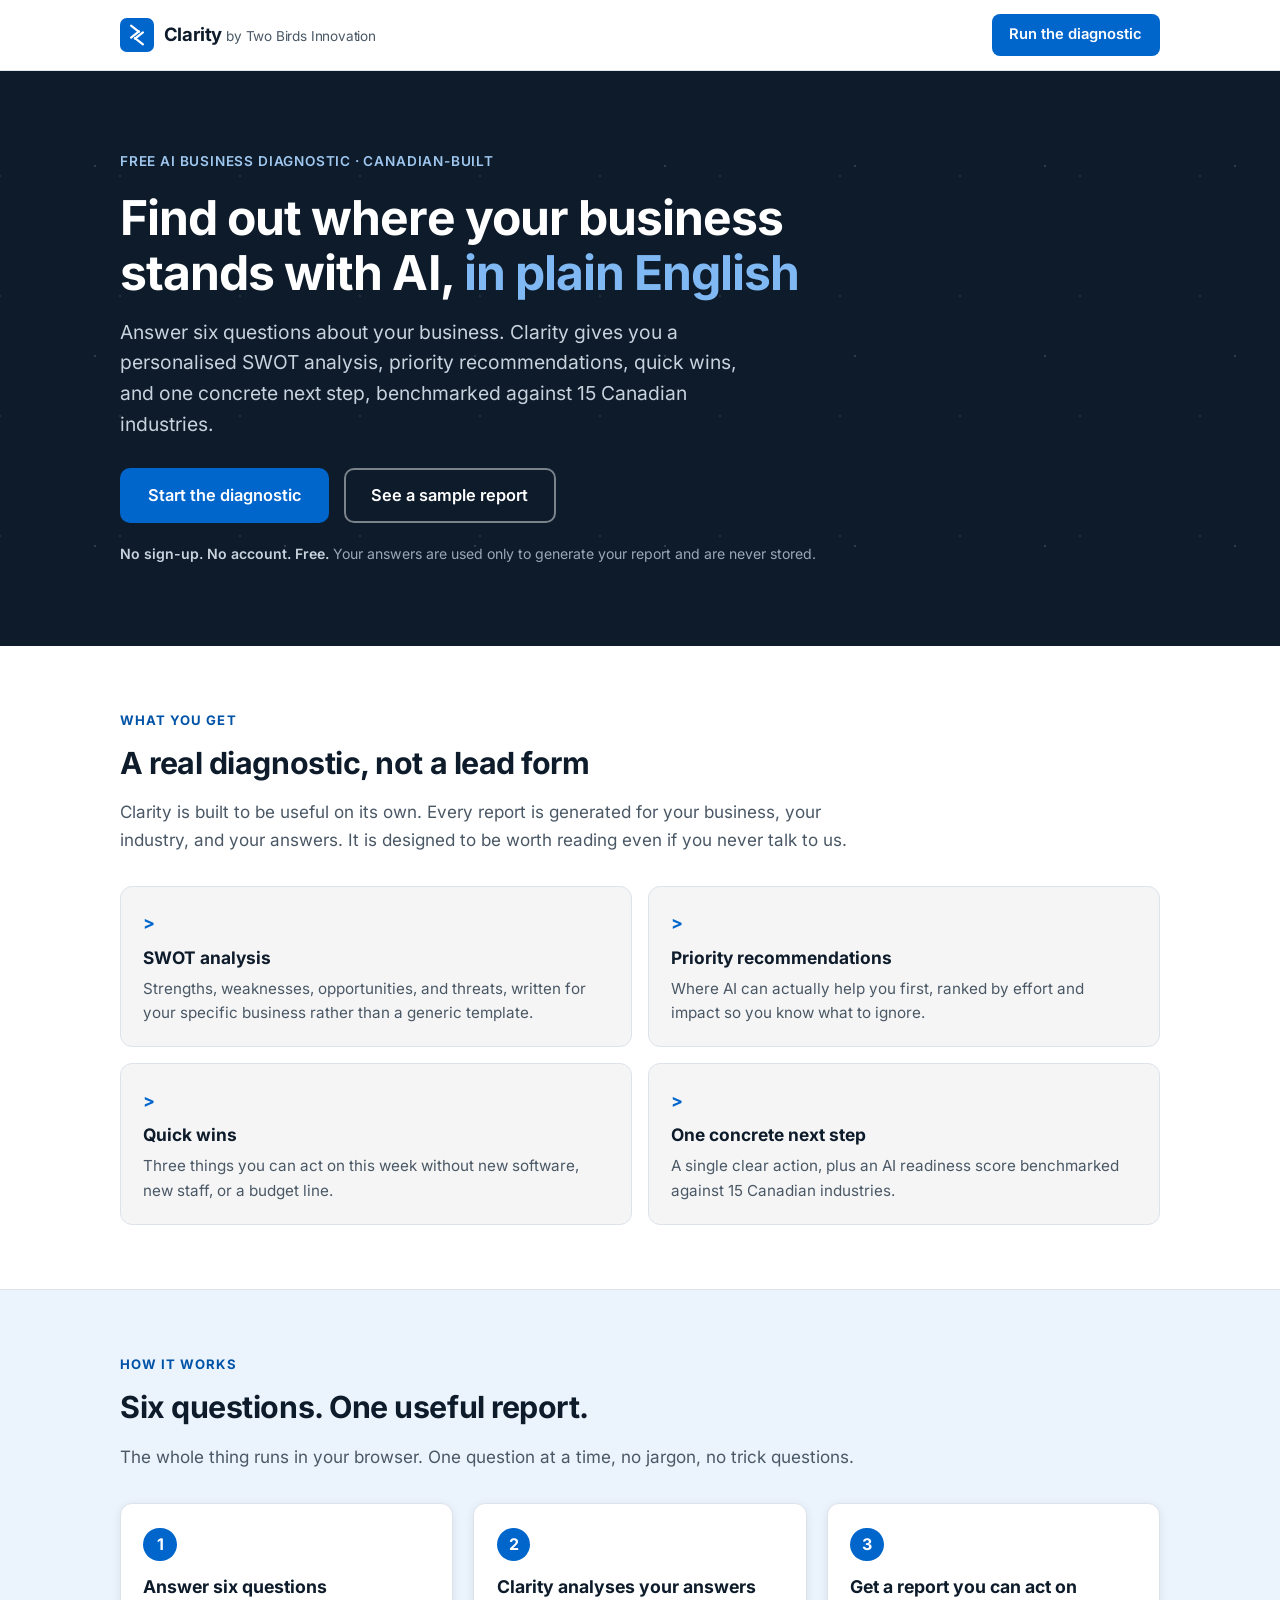
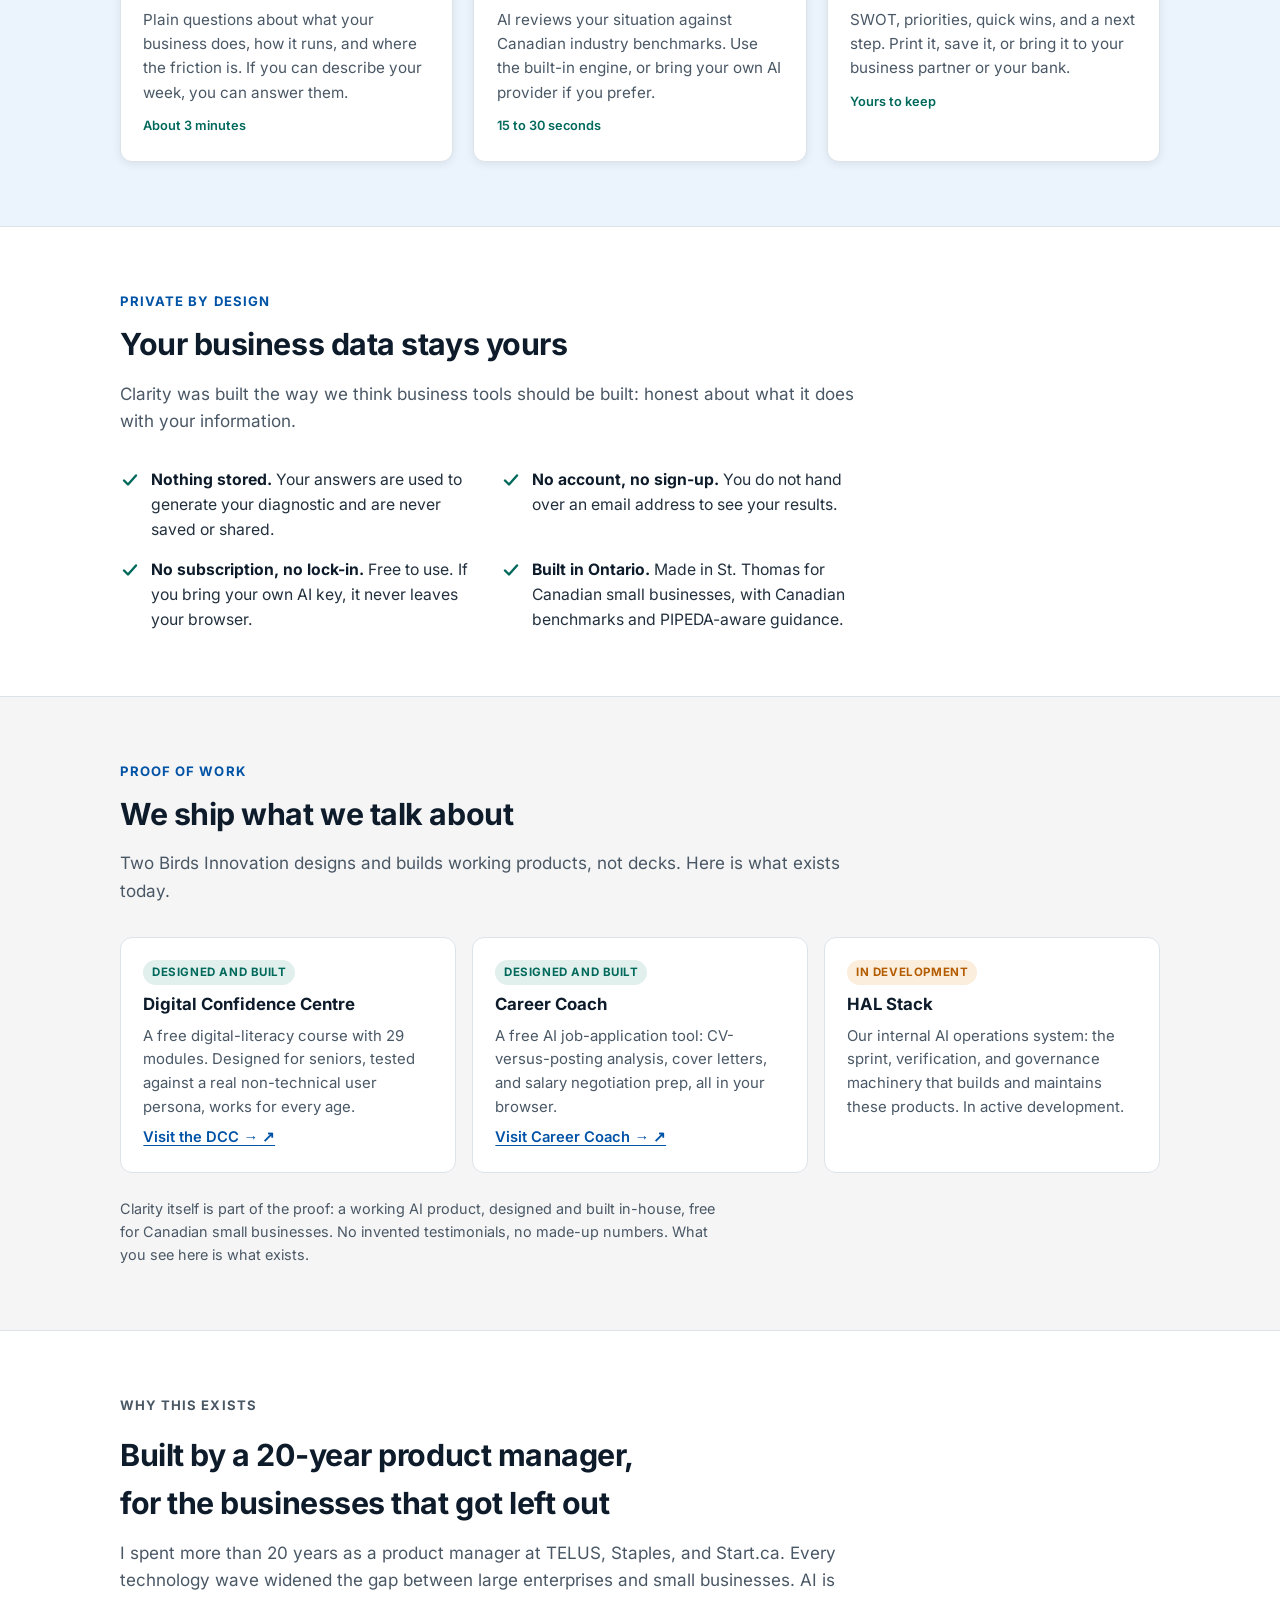
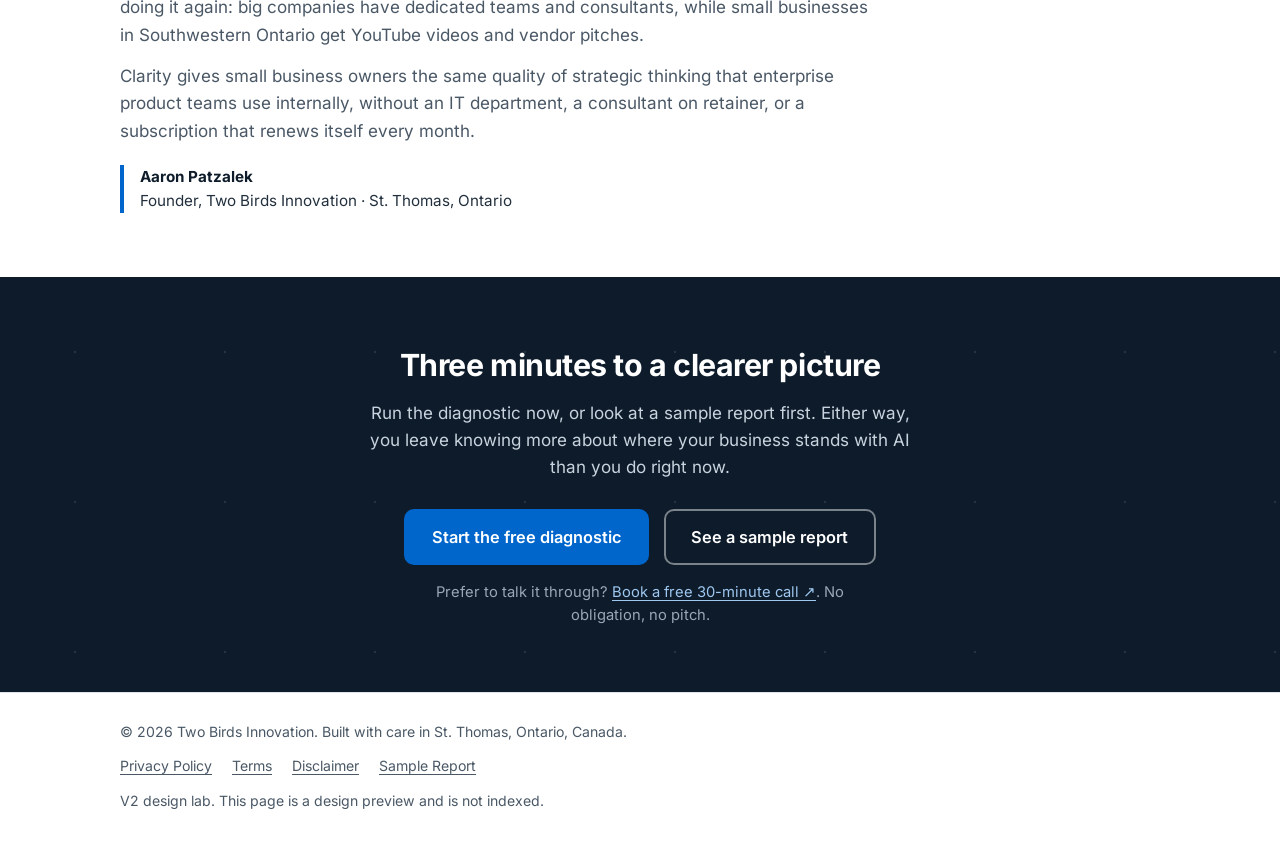
==== commit 36df69e0: "feat(report): effort/payback matrix + competitive landscape + market trends Completes the three plan" ====
--- a/v2-lab/index.html
+++ b/v2-lab/index.html
@@ -640,5 +640,22 @@
       <p>V2 design lab. This page is a design preview and is not indexed.</p>
     </div>
   </footer>
+  <!-- External-link affordance: visible arrow + screen-reader note on every new-tab link -->
+  <style>.new-tab-note{position:absolute;width:1px;height:1px;padding:0;margin:-1px;overflow:hidden;clip:rect(0 0 0 0);white-space:nowrap;border:0;}</style>
+  <script>
+  (function () {
+    document.querySelectorAll('a[target="_blank"]').forEach(function (a) {
+      if (a.querySelector('.new-tab-note')) return;
+      var icon = document.createElement('span');
+      icon.setAttribute('aria-hidden', 'true');
+      icon.textContent = ' ↗';
+      var note = document.createElement('span');
+      note.className = 'new-tab-note';
+      note.textContent = ' (opens in a new tab)';
+      a.appendChild(icon);
+      a.appendChild(note);
+    });
+  }());
+  </script>
 </body>
 </html>
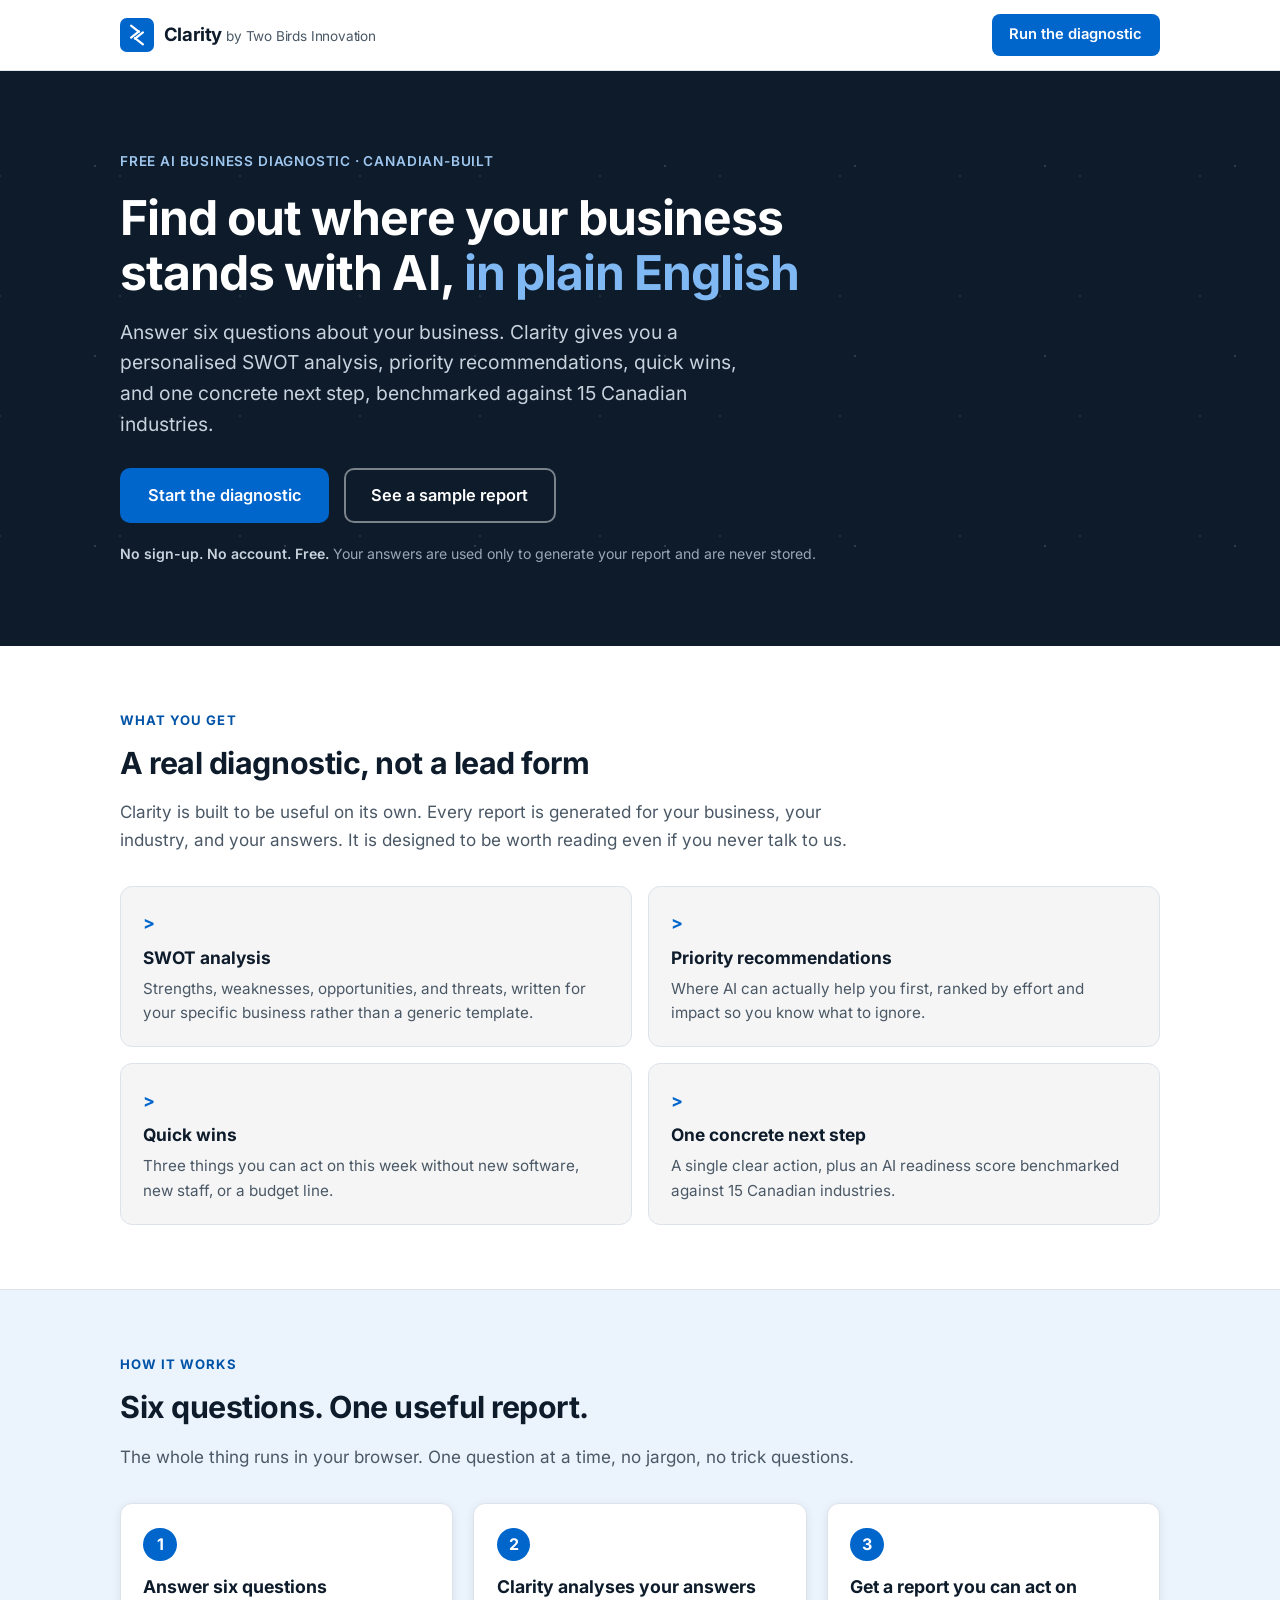
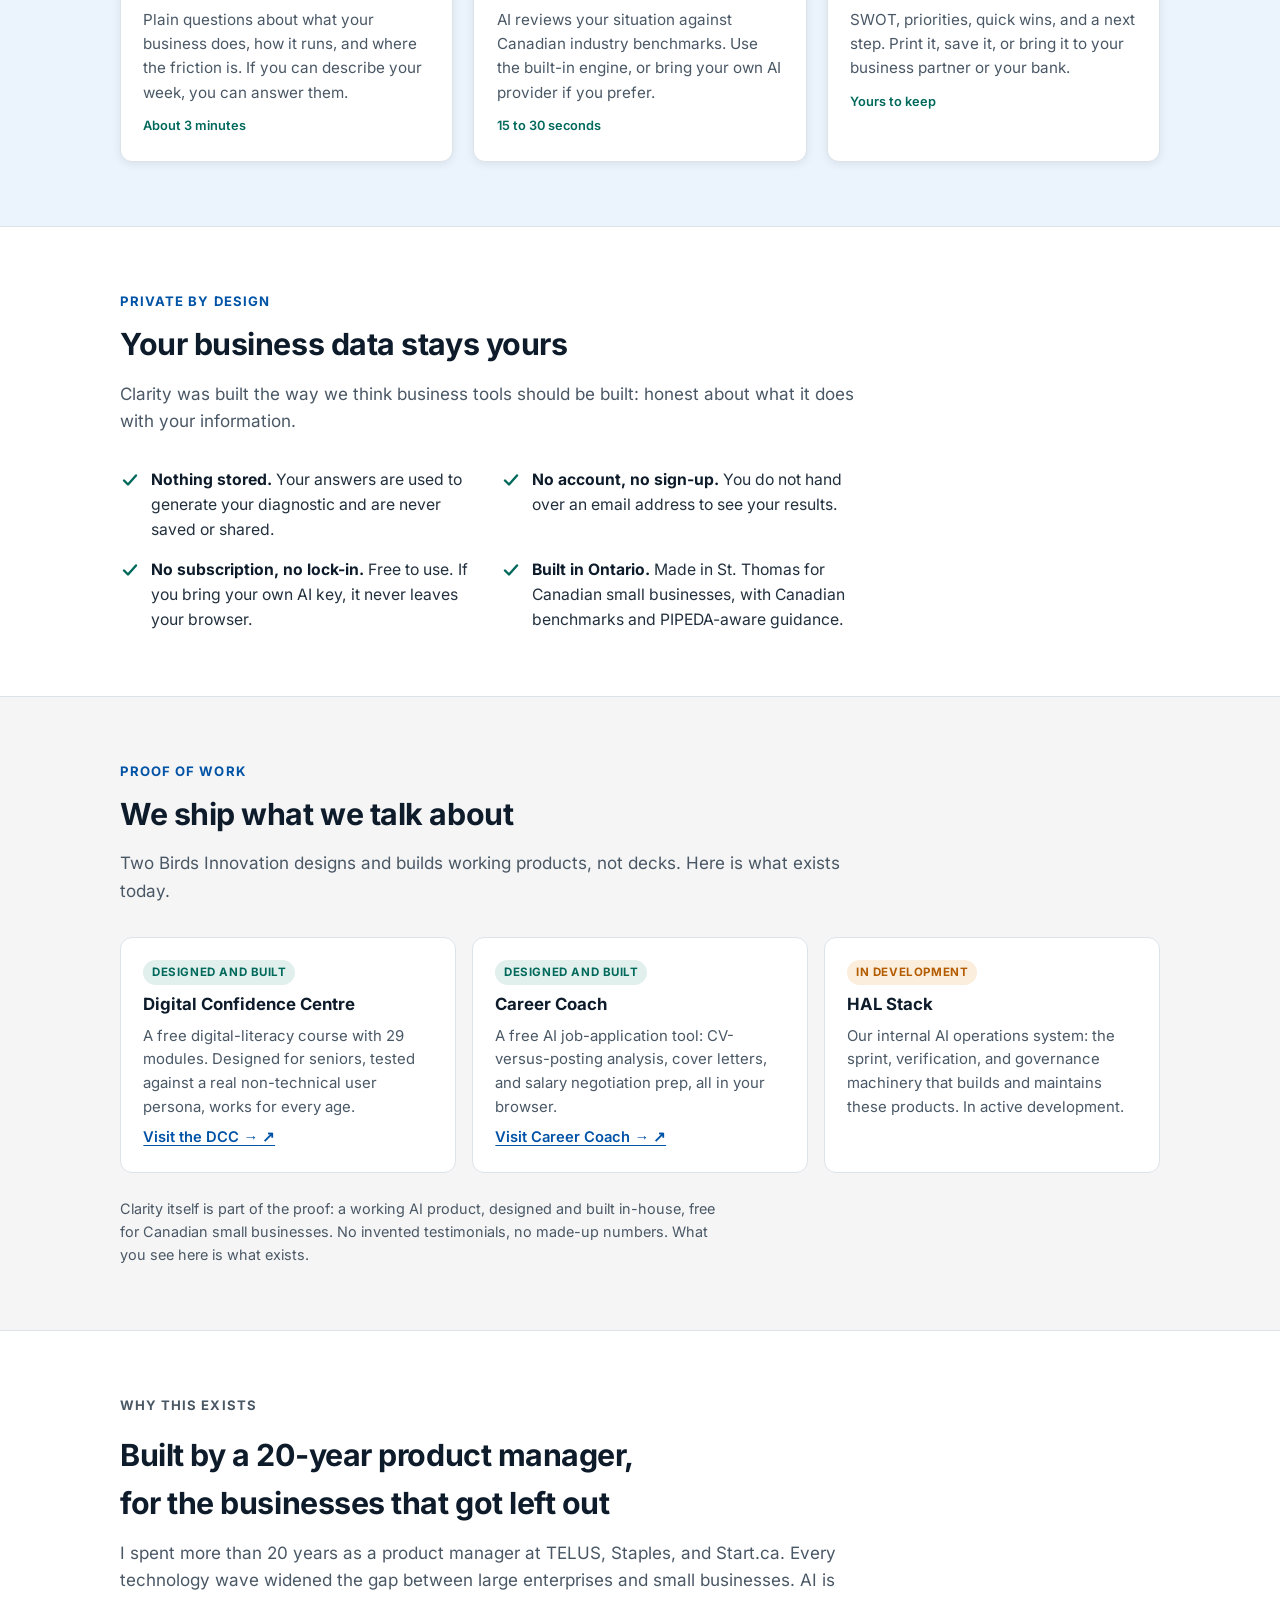
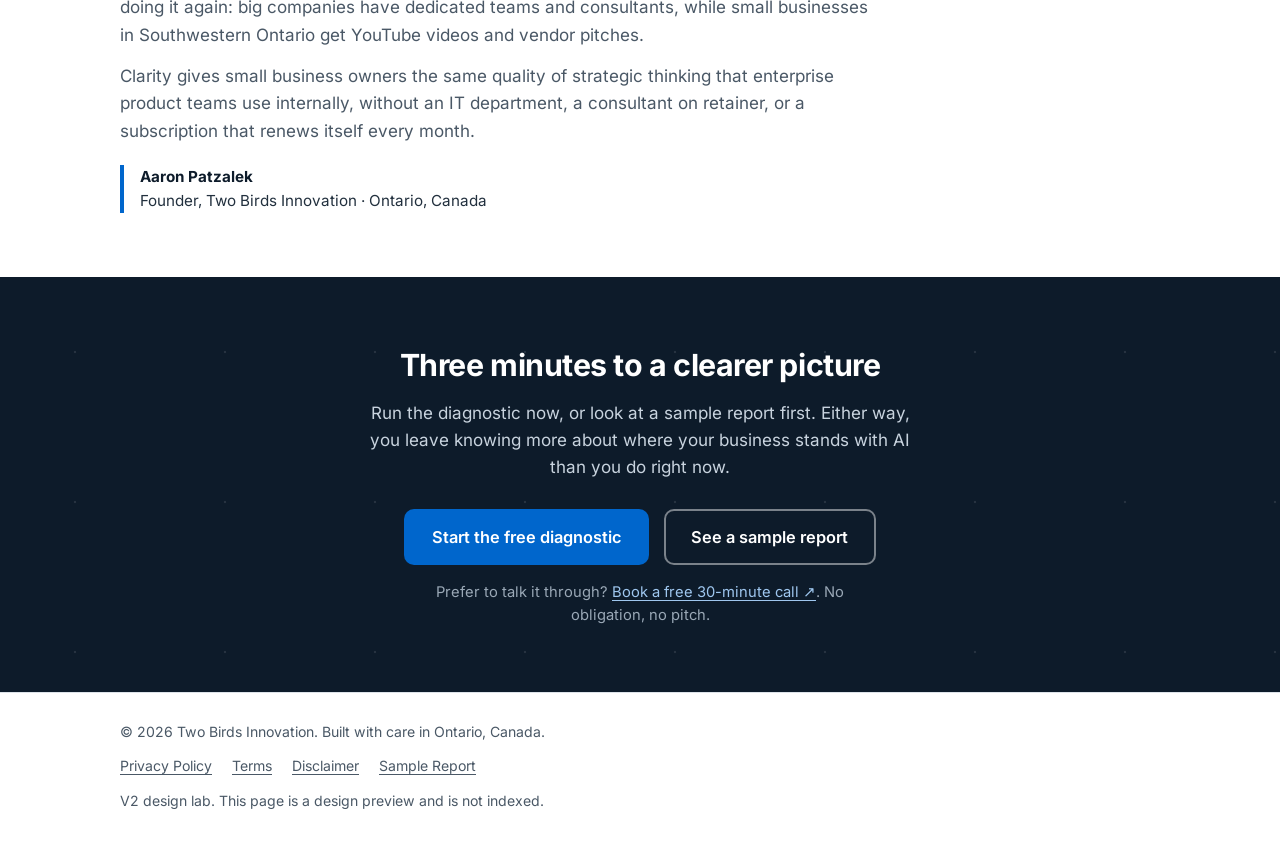
==== commit b977c44d: "fix(privacy): remove personal email + St. Thomas location markers from public pages - Legal pages: m" ====
--- a/v2-lab/index.html
+++ b/v2-lab/index.html
@@ -607,7 +607,7 @@
             <p>Clarity gives small business owners the same quality of strategic thinking that enterprise product teams use internally, without an IT department, a consultant on retainer, or a subscription that renews itself every month.</p>
             <div class="sig">
               <strong>Aaron Patzalek</strong><br>
-              Founder, Two Birds Innovation &middot; St. Thomas, Ontario
+              Founder, Two Birds Innovation &middot; Ontario, Canada
             </div>
           </div>
         </div>
@@ -630,7 +630,7 @@
 
   <footer class="site-footer">
     <div class="wrap">
-      <p>&copy; 2026 Two Birds Innovation. Built with care in St. Thomas, Ontario, Canada.</p>
+      <p>&copy; 2026 Two Birds Innovation. Built with care in Ontario, Canada.</p>
       <div class="footer-links">
         <a href="../privacy.html">Privacy Policy</a>
         <a href="../terms.html">Terms</a>
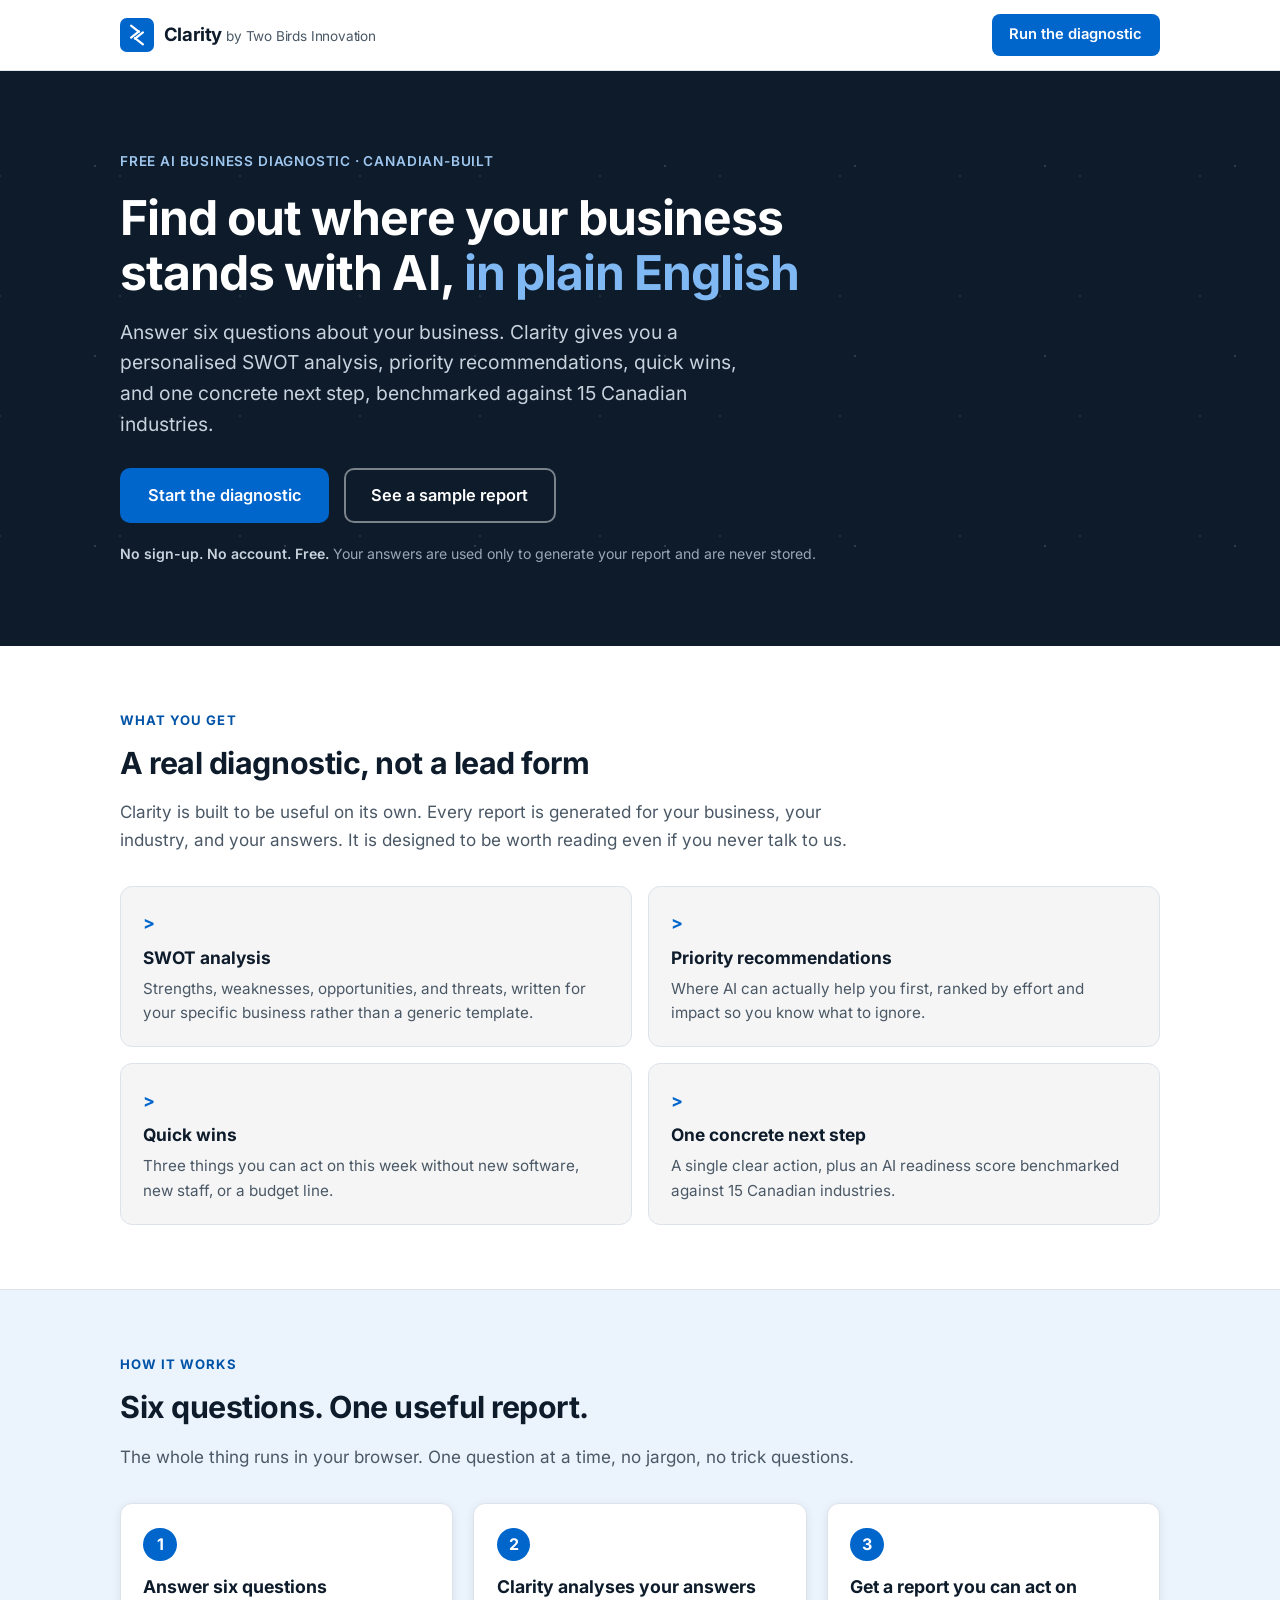
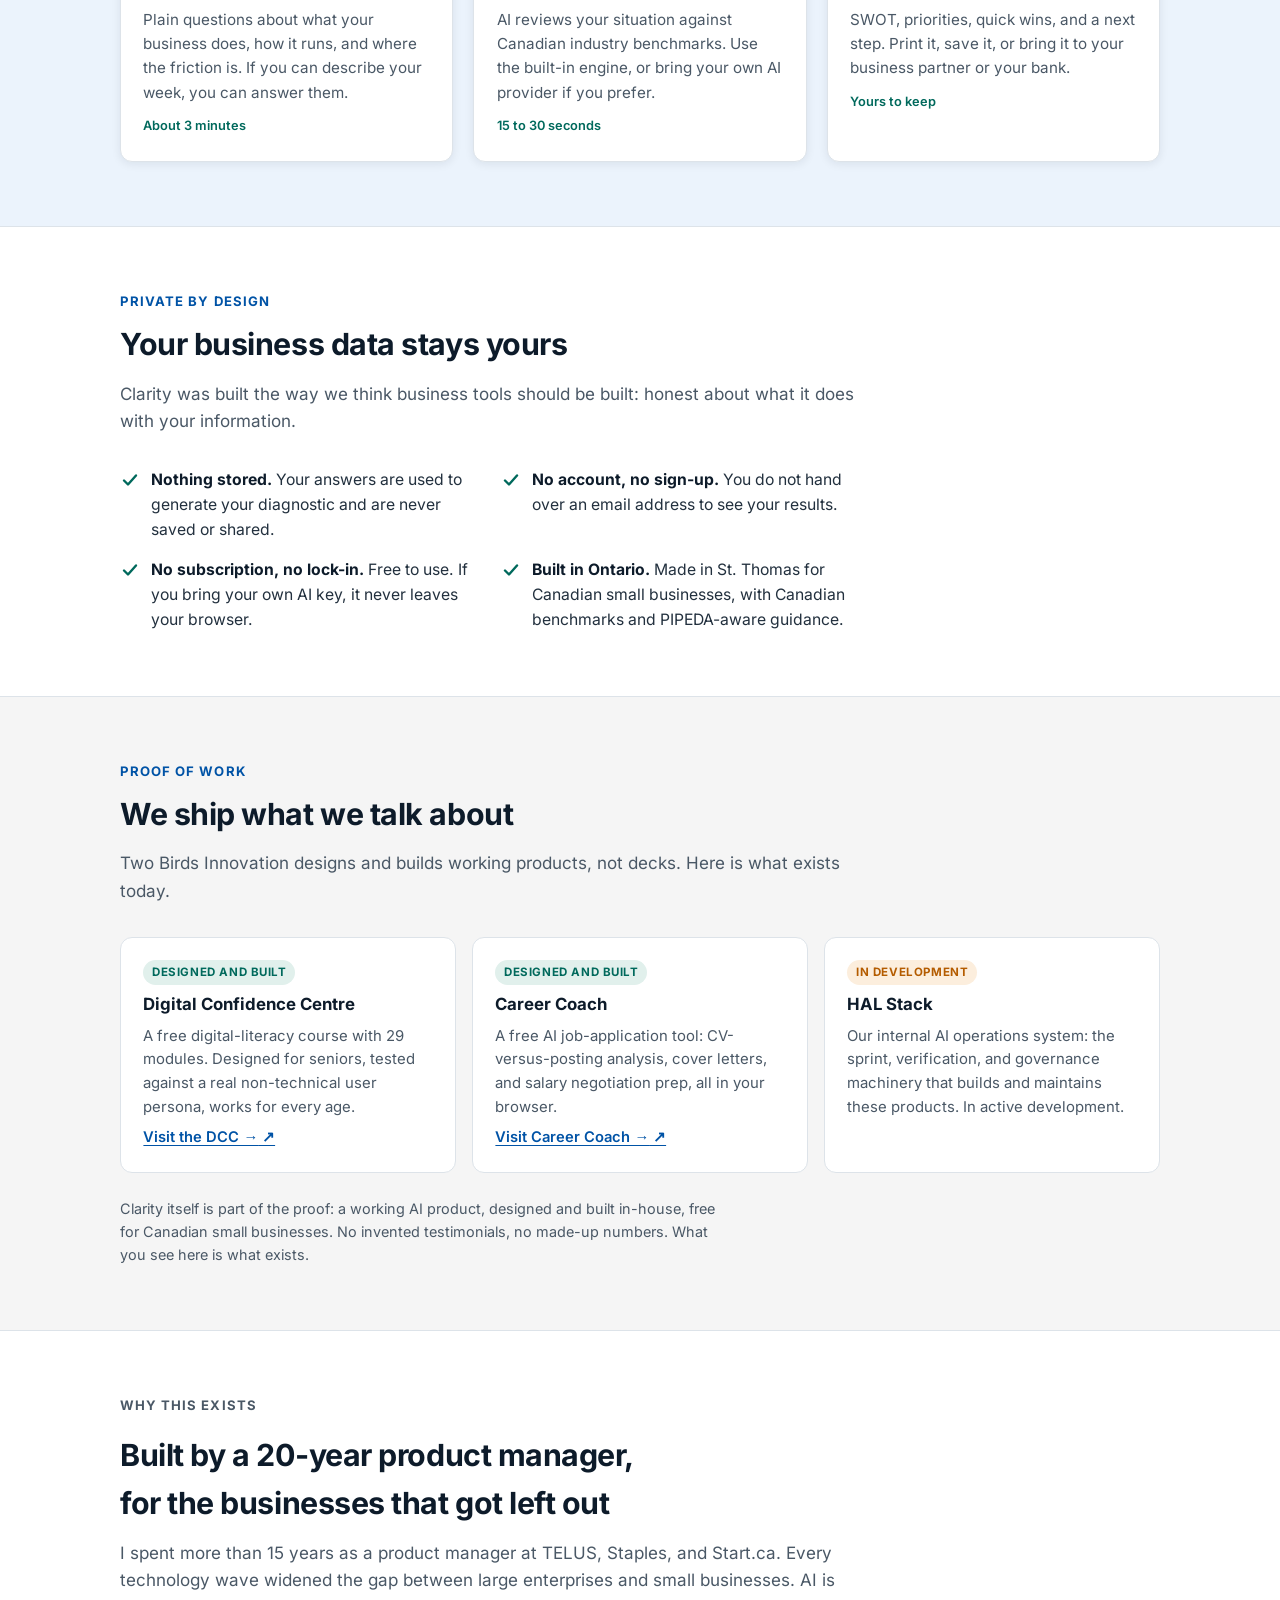
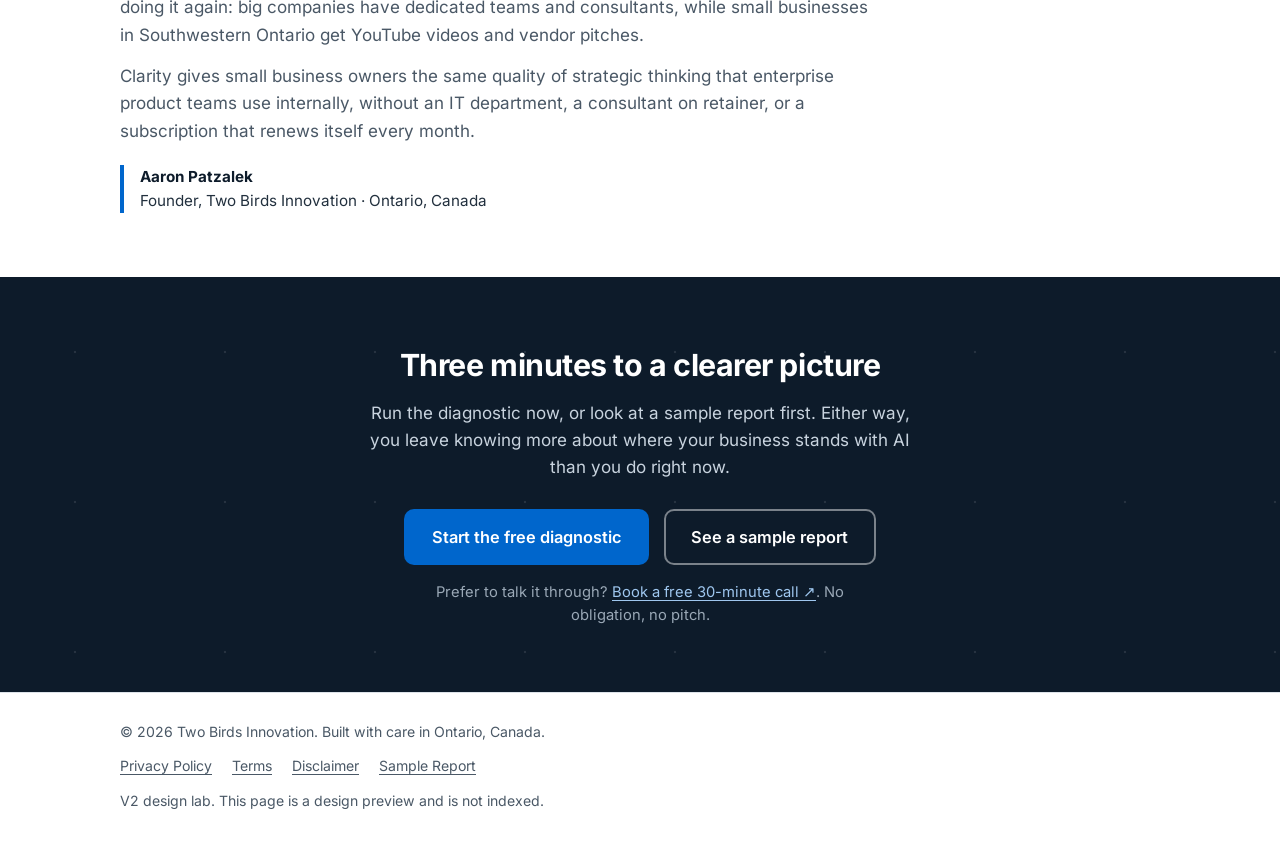
==== commit b57001af: "fix(content-freshness): correct years-experience + page-last-updated claims -- S-RECENCY-CONTRACT-SW" ====
--- a/v2-lab/index.html
+++ b/v2-lab/index.html
@@ -603,7 +603,7 @@
           <div>
             <p class="section-kicker">Why this exists</p>
             <h2 id="aboutHeading">Built by a 20-year product manager, for the businesses that got left out</h2>
-            <p>I spent more than 20 years as a product manager at TELUS, Staples, and Start.ca. Every technology wave widened the gap between large enterprises and small businesses. AI is doing it again: big companies have dedicated teams and consultants, while small businesses in Southwestern Ontario get YouTube videos and vendor pitches.</p>
+            <p>I spent <span data-claim="years-experience" data-v="1" data-c="3" data-verified="2026-09-14">more than 15 years</span> as a product manager at TELUS, Staples, and Start.ca. Every technology wave widened the gap between large enterprises and small businesses. AI is doing it again: big companies have dedicated teams and consultants, while small businesses in Southwestern Ontario get YouTube videos and vendor pitches.</p>
             <p>Clarity gives small business owners the same quality of strategic thinking that enterprise product teams use internally, without an IT department, a consultant on retainer, or a subscription that renews itself every month.</p>
             <div class="sig">
               <strong>Aaron Patzalek</strong><br>
@@ -623,14 +623,14 @@
           <a class="btn btn-primary" href="../index.html">Start the free diagnostic</a>
           <a class="btn btn-ghost-light" href="../sample-diagnostic.html">See a sample report</a>
         </div>
-        <p class="alt">Prefer to talk it through? <a href="https://calendly.com/twobirdsinnovation/30min" target="_blank" rel="noopener">Book a free 30-minute call</a>. No obligation, no pitch.</p>
+        <p class="alt">Prefer to talk it through? <a href="https://cal.com/twobirds-4n5ajg/30min" target="_blank" rel="noopener">Book a free 30-minute call</a>. No obligation, no pitch.</p>
       </div>
     </section>
   </main>
 
   <footer class="site-footer">
     <div class="wrap">
-      <p>&copy; 2026 Two Birds Innovation. Built with care in Ontario, Canada.</p>
+      <p>&copy; <span id="copyright-year">2026</span> Two Birds Innovation. Built with care in Ontario, Canada.</p>
       <div class="footer-links">
         <a href="../privacy.html">Privacy Policy</a>
         <a href="../terms.html">Terms</a>
@@ -657,5 +657,6 @@
     });
   }());
   </script>
+<script>document.getElementById('copyright-year').textContent = new Date().getFullYear();</script>
 </body>
 </html>
